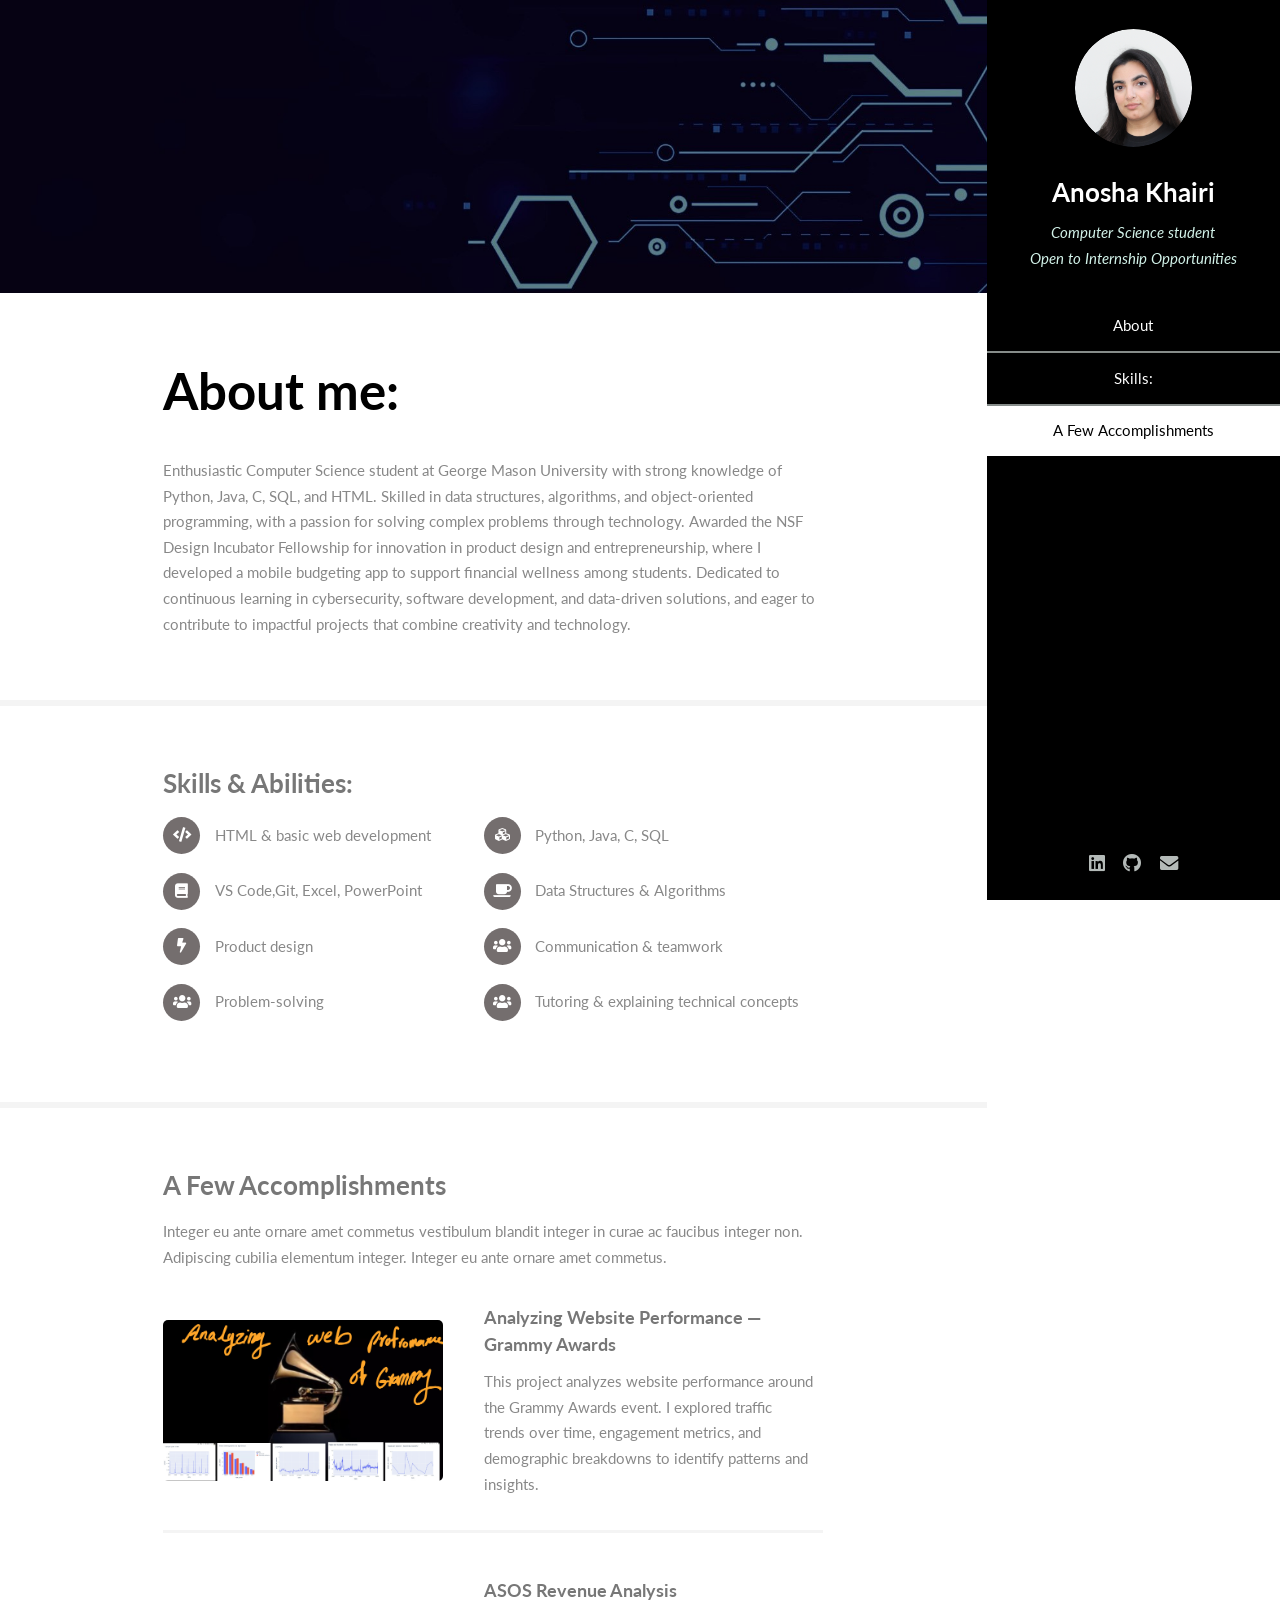
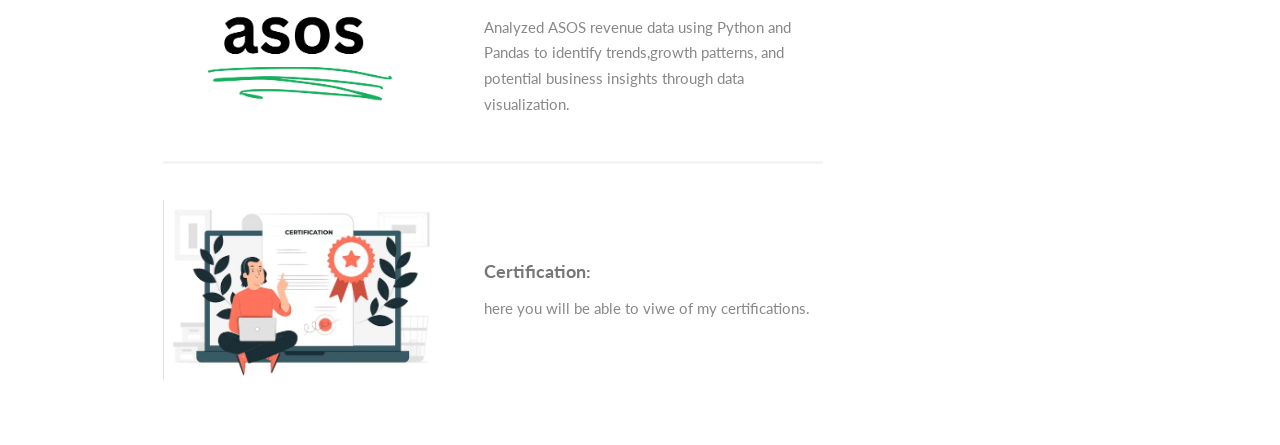
==== index.html @ 5943798c "Fix HTML structure and update navigation links" ====
<!DOCTYPE HTML>

<html>
	<head>
		<title>Read Only by HTML5 UP</title>
		<meta charset="utf-8" />
		<meta name="viewport" content="width=device-width, initial-scale=1, user-scalable=no" />
		<link rel="stylesheet" href="assets/css/main.css" />
	</head>
	<body class="is-preload">

		<!-- Header -->
			<section id="header">
				<header>
					<span class="image avatar"><img src="images/avatar.jpg" alt="" /></span>
					<h1 id="logo"><a href="#">Anosha Khairi</a></h1>
					<p>Computer Science student<br />
					Open to Internship Opportunities</p>
				</header>
				<nav id="nav">
					<ul>
						<li><a href="#main" class="active">About</a></li>
						<li><a href="#Skills & Abilities">Skills: </a></li>
						<li><a href="#Accomplishments">A Few Accomplishments</a></li>
						
					</ul>
				</nav>
				<footer>
					<ul class="icons">
						<li><a href="https://www.linkedin.com/in/anosha-k-/" class="icon brands fa-linkedin"><span class="label">linkedin</span></a></li>
						<li><a href="https://github.com/Ankh20" class="icon brands fa-github"><span class="label">Github</span></a></li>
						<li><a href="Anosha.khairi.f@gmail.com " class="icon solid fa-envelope"><span class="label">Email</span></a></li>
					</ul>
				</footer>
			</section>

		<!-- Wrapper -->
			<div id="wrapper">

				<!-- Main -->
					<div id="main">

						<!-- One -->
							<section id="main">
								<div herf = "https://limey.io/anoshakhairi"class="image main" data-position="center">
									<img src="images/banner.jpg" alt="" />
								</div>
								<div class="container">
									<header class="major">
										<h2>About me: </h2>
										
										
									</header>
									<p>Enthusiastic Computer Science student at George Mason University with strong knowledge of Python, Java, C, SQL, and HTML. Skilled in data structures, algorithms, and object-oriented programming, with a passion for solving complex problems through technology. Awarded the NSF Design Incubator Fellowship for innovation in product design and entrepreneurship, where I developed a mobile budgeting app to support financial wellness among students. Dedicated to continuous learning in cybersecurity, software development, and data-driven solutions, and eager to contribute to impactful projects that combine creativity and technology.</p>
								</div>
							</section>

						<!-- Two -->
							<section id="Skills & Abilities">
								<div class="container">
									<h3>Skills & Abilities: </h3>
									<ul class="feature-icons">
										<li class="icon solid fa-code">HTML & basic web development</li>
										<li class="icon solid fa-cubes">Python, Java, C, SQL</li>
										<li class="icon solid fa-book">VS Code,Git, Excel, PowerPoint</li>
										<li class="icon solid fa-coffee">Data Structures & Algorithms</li>
										<li class="icon solid fa-bolt">Product design</li>
										<li class="icon solid fa-users">Communication & teamwork</li>
										<li class="icon solid fa-users">Problem-solving</li>
										<li class="icon solid fa-users">Tutoring & explaining technical concepts</li>
									</ul>
								</div>
							</section>

						<!-- Three -->
							<section id="Accomplishments">
								<div class="container">
									<h3>A Few Accomplishments</h3>
									<p>Integer eu ante ornare amet commetus vestibulum blandit integer in curae ac faucibus integer non. Adipiscing cubilia elementum integer. Integer eu ante ornare amet commetus.</p>
									<div class="features">
										<article>
											<a href="projects/grammys-analysis.html" class="image"><img src="images/grammyWeb.png" alt="" /></a>
											<div class="inner">
												<h4>Analyzing Website Performance — Grammy Awards</h4>
												<p>This project analyzes website performance around the Grammy Awards event. I explored traffic trends over time, engagement metrics, and demographic breakdowns to identify patterns and insights.</p>

										</article>
										
										<article>
											<a href="projects/asos-revenue-analysis.html" class="image"><img src="images/asosAnalysProj.png" alt=""></a>
											<div class="inner">
												<h4>ASOS Revenue Analysis</h4>
												<p> Analyzed ASOS revenue data using Python and Pandas to identify trends,growth patterns, and potential business insights through data visualization.</p>
											</div>
										</article>
										<article>
											<a href="projects/Certifications.html" class="image">
                                            <img src="images/Certifications.jpeg" alt="Certifications" />
                                            </a>
											<div class="inner">
												<h4>Certification: </h4>
												<p>here you will be able to viwe of my certifications.</p>
											</div>
										</article>
									</div>
								</div>
							</section>


		<!-- Scripts -->
			<script src="assets/js/jquery.min.js"></script>
			<script src="assets/js/jquery.scrollex.min.js"></script>
			<script src="assets/js/jquery.scrolly.min.js"></script>
			<script src="assets/js/browser.min.js"></script>
			<script src="assets/js/breakpoints.min.js"></script>
			<script src="assets/js/util.js"></script>
			<script src="assets/js/main.js"></script>

	</body>

</html>
---- assets/css/main.css ----
@import url("fontawesome-all.min.css");
@import url("https://fonts.googleapis.com/css?family=Lato:400,400italic,700,700italic|Source+Code+Pro:400");

/*
	Read Only by HTML5 UP
	html5up.net | @ajlkn
	Free for personal and commercial use under the CCA 3.0 license (html5up.net/license)
*/

html, body, div, span, applet, object,
iframe, h1, h2, h3, h4, h5, h6, p, blockquote,
pre, a, abbr, acronym, address, big, cite,
code, del, dfn, em, img, ins, kbd, q, s, samp,
small, strike, strong, sub, sup, tt, var, b,
u, i, center, dl, dt, dd, ol, ul, li, fieldset,
form, label, legend, table, caption, tbody,
tfoot, thead, tr, th, td, article, aside,
canvas, details, embed, figure, figcaption,
footer, header, hgroup, menu, nav, output, ruby,
section, summary, time, mark, audio, video {
	margin: 0;
	padding: 0;
	border: 0;
	font-size: 100%;
	font: inherit;
	vertical-align: baseline;}

article, aside, details, figcaption, figure,
footer, header, hgroup, menu, nav, section {
	display: block;}

body {
	line-height: 1;
}

ol, ul {
	list-style: none;
}

blockquote, q {
	quotes: none;
}

	blockquote:before, blockquote:after, q:before, q:after {
		content: '';
		content: none;
	}

table {
	border-collapse: collapse;
	border-spacing: 0;
}

body {
	-webkit-text-size-adjust: none;
}

mark {
	background-color: transparent;
	color: inherit;
}

input::-moz-focus-inner {
	border: 0;
	padding: 0;
}

input, select, textarea {
	-moz-appearance: none;
	-webkit-appearance: none;
	-ms-appearance: none;
	appearance: none;
}

/* Basic */

	html {
		box-sizing: border-box;
	}

	*, *:before, *:after {
		box-sizing: inherit;
	}

	body {
		background: #fff;
	}

		body.is-preload *, body.is-preload *:before, body.is-preload *:after {
			-moz-animation: none !important;
			-webkit-animation: none !important;
			-ms-animation: none !important;
			animation: none !important;
			-moz-transition: none !important;
			-webkit-transition: none !important;
			-ms-transition: none !important;
			transition: none !important;
		}

	body, input, select, textarea {
		color: #888;
		font-family: "Lato", sans-serif;
		font-size: 16pt;
		font-weight: 400;
		line-height: 1.75em;
	}

	a {
		-moz-transition: color 0.2s ease-in-out, border-color 0.2s ease-in-out;
		-webkit-transition: color 0.2s ease-in-out, border-color 0.2s ease-in-out;
		-ms-transition: color 0.2s ease-in-out, border-color 0.2s ease-in-out;
		transition: color 0.2s ease-in-out, border-color 0.2s ease-in-out;
		border-bottom: solid 1px #e4e4e4;
		color: inherit;
		text-decoration: none;
	}

		a:hover {
			border-bottom-color: transparent;
			color: #000000 !important;
		}

	strong, b {
		color: #777;
		font-weight: 700;
	}

	em, i {
		font-style: italic;
	}

	p {
		margin: 0 0 2.25em 0;
	}

	h1, h2, h3, h4, h5, h6 {
		color: #777;
		font-weight: 700;
		line-height: 1em;
		margin: 0 0 0.5625em 0;
	}

		h1 a, h2 a, h3 a, h4 a, h5 a, h6 a {
			border: 0;
			color: inherit;
			text-decoration: none;
		}

	h2 {
		font-size: 2em;
		line-height: 1.5em;
	}

	h3 {
		font-size: 1.75em;
		line-height: 1.5em;
	}

	h4 {
		font-size: 1.25em;
		line-height: 1.5em;
	}

	h5 {
		font-size: 0.9em;
		line-height: 1.5em;
	}

	h6 {
		font-size: 0.7em;
		line-height: 1.5em;
	}

	sub {
		font-size: 0.8em;
		position: relative;
		top: 0.5em;
	}

	sup {
		font-size: 0.8em;
		position: relative;
		top: -0.5em;
	}

	hr {
		border: 0;
		border-bottom: solid 2px #f4f4f4;
		margin: 2.25em 0;
	}

		hr.major {
			margin: 3.375em 0;
		}

	blockquote {
		border-left: solid 8px #e4e4e4;
		font-style: italic;
		margin: 0 0 2.25em 0;
		padding: 0.5em 0 0.5em 2em;
	}

	code {
		background: #555;
		border-radius: 5px;
		color: #fff;
		font-family: "Source Code Pro", monospace;
		font-size: 0.9em;
		margin: 0 0.25em;
		padding: 0.25em 0.65em;
	}

	pre {
		font-family: "Source Code Pro", monospace;
		font-size: 0.9em;
		margin: 0 0 2.25em 0;
	}

		pre code {
			-webkit-overflow-scrolling: touch;
			display: block;
			line-height: 1.5em;
			overflow-x: auto;
			padding: 1em 1.5em;
		}

	.align-left {
		text-align: left;
	}

	.align-center {
		text-align: center;
	}

	.align-right {
		text-align: right;
	}

/* Row */

	.row {
		display: flex;
		flex-wrap: wrap;
		box-sizing: border-box;
		align-items: stretch;
	}

		.row > * {
			box-sizing: border-box;
		}

		.row.gtr-uniform > * > :last-child {
			margin-bottom: 0;
		}

		.row.aln-left {
			justify-content: flex-start;
		}

		.row.aln-center {
			justify-content: center;
		}

		.row.aln-right {
			justify-content: flex-end;
		}

		.row.aln-top {
			align-items: flex-start;
		}

		.row.aln-middle {
			align-items: center;
		}

		.row.aln-bottom {
			align-items: flex-end;
		}

		.row > .imp {
			order: -1;
		}

		.row > .col-1 {
			width: 8.33333%;
		}

		.row > .off-1 {
			margin-left: 8.33333%;
		}

		.row > .col-2 {
			width: 16.66667%;
		}

		.row > .off-2 {
			margin-left: 16.66667%;
		}

		.row > .col-3 {
			width: 25%;
		}

		.row > .off-3 {
			margin-left: 25%;
		}

		.row > .col-4 {
			width: 33.33333%;
		}

		.row > .off-4 {
			margin-left: 33.33333%;
		}

		.row > .col-5 {
			width: 41.66667%;
		}

		.row > .off-5 {
			margin-left: 41.66667%;
		}

		.row > .col-6 {
			width: 50%;
		}

		.row > .off-6 {
			margin-left: 50%;
		}

		.row > .col-7 {
			width: 58.33333%;
		}

		.row > .off-7 {
			margin-left: 58.33333%;
		}

		.row > .col-8 {
			width: 66.66667%;
		}

		.row > .off-8 {
			margin-left: 66.66667%;
		}

		.row > .col-9 {
			width: 75%;
		}

		.row > .off-9 {
			margin-left: 75%;
		}

		.row > .col-10 {
			width: 83.33333%;
		}

		.row > .off-10 {
			margin-left: 83.33333%;
		}

		.row > .col-11 {
			width: 91.66667%;
		}

		.row > .off-11 {
			margin-left: 91.66667%;
		}

		.row > .col-12 {
			width: 100%;
		}

		.row > .off-12 {
			margin-left: 100%;
		}

		.row.gtr-0 {
			margin-top: 0;
			margin-left: 0em;
		}

			.row.gtr-0 > * {
				padding: 0 0 0 0em;
			}

			.row.gtr-0.gtr-uniform {
				margin-top: 0em;
			}

				.row.gtr-0.gtr-uniform > * {
					padding-top: 0em;
				}

		.row.gtr-25 {
			margin-top: 0;
			margin-left: -0.5em;
		}

			.row.gtr-25 > * {
				padding: 0 0 0 0.5em;
			}

			.row.gtr-25.gtr-uniform {
				margin-top: -0.5em;
			}

				.row.gtr-25.gtr-uniform > * {
					padding-top: 0.5em;
				}

		.row.gtr-50 {
			margin-top: 0;
			margin-left: -1em;
		}

			.row.gtr-50 > * {
				padding: 0 0 0 1em;
			}

			.row.gtr-50.gtr-uniform {
				margin-top: -1em;
			}

				.row.gtr-50.gtr-uniform > * {
					padding-top: 1em;
				}

		.row {
			margin-top: 0;
			margin-left: -2em;
		}

			.row > * {
				padding: 0 0 0 2em;
			}

			.row.gtr-uniform {
				margin-top: -2em;
			}

				.row.gtr-uniform > * {
					padding-top: 2em;
				}

		.row.gtr-150 {
			margin-top: 0;
			margin-left: -3em;
		}

			.row.gtr-150 > * {
				padding: 0 0 0 3em;
			}

			.row.gtr-150.gtr-uniform {
				margin-top: -3em;
			}

				.row.gtr-150.gtr-uniform > * {
					padding-top: 3em;
				}

		.row.gtr-200 {
			margin-top: 0;
			margin-left: -4em;
		}

			.row.gtr-200 > * {
				padding: 0 0 0 4em;
			}

			.row.gtr-200.gtr-uniform {
				margin-top: -4em;
			}

				.row.gtr-200.gtr-uniform > * {
					padding-top: 4em;
				}

		@media screen and (max-width: 1680px) {

			.row {
				display: flex;
				flex-wrap: wrap;
				box-sizing: border-box;
				align-items: stretch;
			}

				.row > * {
					box-sizing: border-box;
				}

				.row.gtr-uniform > * > :last-child {
					margin-bottom: 0;
				}

				.row.aln-left {
					justify-content: flex-start;
				}

				.row.aln-center {
					justify-content: center;
				}

				.row.aln-right {
					justify-content: flex-end;
				}

				.row.aln-top {
					align-items: flex-start;
				}

				.row.aln-middle {
					align-items: center;
				}

				.row.aln-bottom {
					align-items: flex-end;
				}

				.row > .imp-xlarge {
					order: -1;
				}

				.row > .col-1-xlarge {
					width: 8.33333%;
				}

				.row > .off-1-xlarge {
					margin-left: 8.33333%;
				}

				.row > .col-2-xlarge {
					width: 16.66667%;
				}

				.row > .off-2-xlarge {
					margin-left: 16.66667%;
				}

				.row > .col-3-xlarge {
					width: 25%;
				}

				.row > .off-3-xlarge {
					margin-left: 25%;
				}

				.row > .col-4-xlarge {
					width: 33.33333%;
				}

				.row > .off-4-xlarge {
					margin-left: 33.33333%;
				}

				.row > .col-5-xlarge {
					width: 41.66667%;
				}

				.row > .off-5-xlarge {
					margin-left: 41.66667%;
				}

				.row > .col-6-xlarge {
					width: 50%;
				}

				.row > .off-6-xlarge {
					margin-left: 50%;
				}

				.row > .col-7-xlarge {
					width: 58.33333%;
				}

				.row > .off-7-xlarge {
					margin-left: 58.33333%;
				}

				.row > .col-8-xlarge {
					width: 66.66667%;
				}

				.row > .off-8-xlarge {
					margin-left: 66.66667%;
				}

				.row > .col-9-xlarge {
					width: 75%;
				}

				.row > .off-9-xlarge {
					margin-left: 75%;
				}

				.row > .col-10-xlarge {
					width: 83.33333%;
				}

				.row > .off-10-xlarge {
					margin-left: 83.33333%;
				}

				.row > .col-11-xlarge {
					width: 91.66667%;
				}

				.row > .off-11-xlarge {
					margin-left: 91.66667%;
				}

				.row > .col-12-xlarge {
					width: 100%;
				}

				.row > .off-12-xlarge {
					margin-left: 100%;
				}

				.row.gtr-0 {
					margin-top: 0;
					margin-left: 0em;
				}

					.row.gtr-0 > * {
						padding: 0 0 0 0em;
					}

					.row.gtr-0.gtr-uniform {
						margin-top: 0em;
					}

						.row.gtr-0.gtr-uniform > * {
							padding-top: 0em;
						}

				.row.gtr-25 {
					margin-top: 0;
					margin-left: -0.5em;
				}

					.row.gtr-25 > * {
						padding: 0 0 0 0.5em;
					}

					.row.gtr-25.gtr-uniform {
						margin-top: -0.5em;
					}

						.row.gtr-25.gtr-uniform > * {
							padding-top: 0.5em;
						}

				.row.gtr-50 {
					margin-top: 0;
					margin-left: -1em;
				}

					.row.gtr-50 > * {
						padding: 0 0 0 1em;
					}

					.row.gtr-50.gtr-uniform {
						margin-top: -1em;
					}

						.row.gtr-50.gtr-uniform > * {
							padding-top: 1em;
						}

				.row {
					margin-top: 0;
					margin-left: -2em;
				}

					.row > * {
						padding: 0 0 0 2em;
					}

					.row.gtr-uniform {
						margin-top: -2em;
					}

						.row.gtr-uniform > * {
							padding-top: 2em;
						}

				.row.gtr-150 {
					margin-top: 0;
					margin-left: -3em;
				}

					.row.gtr-150 > * {
						padding: 0 0 0 3em;
					}

					.row.gtr-150.gtr-uniform {
						margin-top: -3em;
					}

						.row.gtr-150.gtr-uniform > * {
							padding-top: 3em;
						}

				.row.gtr-200 {
					margin-top: 0;
					margin-left: -4em;
				}

					.row.gtr-200 > * {
						padding: 0 0 0 4em;
					}

					.row.gtr-200.gtr-uniform {
						margin-top: -4em;
					}

						.row.gtr-200.gtr-uniform > * {
							padding-top: 4em;
						}

		}

		@media screen and (max-width: 1280px) {

			.row {
				display: flex;
				flex-wrap: wrap;
				box-sizing: border-box;
				align-items: stretch;
			}

				.row > * {
					box-sizing: border-box;
				}

				.row.gtr-uniform > * > :last-child {
					margin-bottom: 0;
				}

				.row.aln-left {
					justify-content: flex-start;
				}

				.row.aln-center {
					justify-content: center;
				}

				.row.aln-right {
					justify-content: flex-end;
				}

				.row.aln-top {
					align-items: flex-start;
				}

				.row.aln-middle {
					align-items: center;
				}

				.row.aln-bottom {
					align-items: flex-end;
				}

				.row > .imp-large {
					order: -1;
				}

				.row > .col-1-large {
					width: 8.33333%;
				}

				.row > .off-1-large {
					margin-left: 8.33333%;
				}

				.row > .col-2-large {
					width: 16.66667%;
				}

				.row > .off-2-large {
					margin-left: 16.66667%;
				}

				.row > .col-3-large {
					width: 25%;
				}

				.row > .off-3-large {
					margin-left: 25%;
				}

				.row > .col-4-large {
					width: 33.33333%;
				}

				.row > .off-4-large {
					margin-left: 33.33333%;
				}

				.row > .col-5-large {
					width: 41.66667%;
				}

				.row > .off-5-large {
					margin-left: 41.66667%;
				}

				.row > .col-6-large {
					width: 50%;
				}

				.row > .off-6-large {
					margin-left: 50%;
				}

				.row > .col-7-large {
					width: 58.33333%;
				}

				.row > .off-7-large {
					margin-left: 58.33333%;
				}

				.row > .col-8-large {
					width: 66.66667%;
				}

				.row > .off-8-large {
					margin-left: 66.66667%;
				}

				.row > .col-9-large {
					width: 75%;
				}

				.row > .off-9-large {
					margin-left: 75%;
				}

				.row > .col-10-large {
					width: 83.33333%;
				}

				.row > .off-10-large {
					margin-left: 83.33333%;
				}

				.row > .col-11-large {
					width: 91.66667%;
				}

				.row > .off-11-large {
					margin-left: 91.66667%;
				}

				.row > .col-12-large {
					width: 100%;
				}

				.row > .off-12-large {
					margin-left: 100%;
				}

				.row.gtr-0 {
					margin-top: 0;
					margin-left: 0em;
				}

					.row.gtr-0 > * {
						padding: 0 0 0 0em;
					}

					.row.gtr-0.gtr-uniform {
						margin-top: 0em;
					}

						.row.gtr-0.gtr-uniform > * {
							padding-top: 0em;
						}

				.row.gtr-25 {
					margin-top: 0;
					margin-left: -0.375em;
				}

					.row.gtr-25 > * {
						padding: 0 0 0 0.375em;
					}

					.row.gtr-25.gtr-uniform {
						margin-top: -0.375em;
					}

						.row.gtr-25.gtr-uniform > * {
							padding-top: 0.375em;
						}

				.row.gtr-50 {
					margin-top: 0;
					margin-left: -0.75em;
				}

					.row.gtr-50 > * {
						padding: 0 0 0 0.75em;
					}

					.row.gtr-50.gtr-uniform {
						margin-top: -0.75em;
					}

						.row.gtr-50.gtr-uniform > * {
							padding-top: 0.75em;
						}

				.row {
					margin-top: 0;
					margin-left: -1.5em;
				}

					.row > * {
						padding: 0 0 0 1.5em;
					}

					.row.gtr-uniform {
						margin-top: -1.5em;
					}

						.row.gtr-uniform > * {
							padding-top: 1.5em;
						}

				.row.gtr-150 {
					margin-top: 0;
					margin-left: -2.25em;
				}

					.row.gtr-150 > * {
						padding: 0 0 0 2.25em;
					}

					.row.gtr-150.gtr-uniform {
						margin-top: -2.25em;
					}

						.row.gtr-150.gtr-uniform > * {
							padding-top: 2.25em;
						}

				.row.gtr-200 {
					margin-top: 0;
					margin-left: -3em;
				}

					.row.gtr-200 > * {
						padding: 0 0 0 3em;
					}

					.row.gtr-200.gtr-uniform {
						margin-top: -3em;
					}

						.row.gtr-200.gtr-uniform > * {
							padding-top: 3em;
						}

		}

		@media screen and (max-width: 1024px) {

			.row {
				display: flex;
				flex-wrap: wrap;
				box-sizing: border-box;
				align-items: stretch;
			}

				.row > * {
					box-sizing: border-box;
				}

				.row.gtr-uniform > * > :last-child {
					margin-bottom: 0;
				}

				.row.aln-left {
					justify-content: flex-start;
				}

				.row.aln-center {
					justify-content: center;
				}

				.row.aln-right {
					justify-content: flex-end;
				}

				.row.aln-top {
					align-items: flex-start;
				}

				.row.aln-middle {
					align-items: center;
				}

				.row.aln-bottom {
					align-items: flex-end;
				}

				.row > .imp-medium {
					order: -1;
				}

				.row > .col-1-medium {
					width: 8.33333%;
				}

				.row > .off-1-medium {
					margin-left: 8.33333%;
				}

				.row > .col-2-medium {
					width: 16.66667%;
				}

				.row > .off-2-medium {
					margin-left: 16.66667%;
				}

				.row > .col-3-medium {
					width: 25%;
				}

				.row > .off-3-medium {
					margin-left: 25%;
				}

				.row > .col-4-medium {
					width: 33.33333%;
				}

				.row > .off-4-medium {
					margin-left: 33.33333%;
				}

				.row > .col-5-medium {
					width: 41.66667%;
				}

				.row > .off-5-medium {
					margin-left: 41.66667%;
				}

				.row > .col-6-medium {
					width: 50%;
				}

				.row > .off-6-medium {
					margin-left: 50%;
				}

				.row > .col-7-medium {
					width: 58.33333%;
				}

				.row > .off-7-medium {
					margin-left: 58.33333%;
				}

				.row > .col-8-medium {
					width: 66.66667%;
				}

				.row > .off-8-medium {
					margin-left: 66.66667%;
				}

				.row > .col-9-medium {
					width: 75%;
				}

				.row > .off-9-medium {
					margin-left: 75%;
				}

				.row > .col-10-medium {
					width: 83.33333%;
				}

				.row > .off-10-medium {
					margin-left: 83.33333%;
				}

				.row > .col-11-medium {
					width: 91.66667%;
				}

				.row > .off-11-medium {
					margin-left: 91.66667%;
				}

				.row > .col-12-medium {
					width: 100%;
				}

				.row > .off-12-medium {
					margin-left: 100%;
				}

				.row.gtr-0 {
					margin-top: 0;
					margin-left: 0em;
				}

					.row.gtr-0 > * {
						padding: 0 0 0 0em;
					}

					.row.gtr-0.gtr-uniform {
						margin-top: 0em;
					}

						.row.gtr-0.gtr-uniform > * {
							padding-top: 0em;
						}

				.row.gtr-25 {
					margin-top: 0;
					margin-left: -0.375em;
				}

					.row.gtr-25 > * {
						padding: 0 0 0 0.375em;
					}

					.row.gtr-25.gtr-uniform {
						margin-top: -0.375em;
					}

						.row.gtr-25.gtr-uniform > * {
							padding-top: 0.375em;
						}

				.row.gtr-50 {
					margin-top: 0;
					margin-left: -0.75em;
				}

					.row.gtr-50 > * {
						padding: 0 0 0 0.75em;
					}

					.row.gtr-50.gtr-uniform {
						margin-top: -0.75em;
					}

						.row.gtr-50.gtr-uniform > * {
							padding-top: 0.75em;
						}

				.row {
					margin-top: 0;
					margin-left: -1.5em;
				}

					.row > * {
						padding: 0 0 0 1.5em;
					}

					.row.gtr-uniform {
						margin-top: -1.5em;
					}

						.row.gtr-uniform > * {
							padding-top: 1.5em;
						}

				.row.gtr-150 {
					margin-top: 0;
					margin-left: -2.25em;
				}

					.row.gtr-150 > * {
						padding: 0 0 0 2.25em;
					}

					.row.gtr-150.gtr-uniform {
						margin-top: -2.25em;
					}

						.row.gtr-150.gtr-uniform > * {
							padding-top: 2.25em;
						}

				.row.gtr-200 {
					margin-top: 0;
					margin-left: -3em;
				}

					.row.gtr-200 > * {
						padding: 0 0 0 3em;
					}

					.row.gtr-200.gtr-uniform {
						margin-top: -3em;
					}

						.row.gtr-200.gtr-uniform > * {
							padding-top: 3em;
						}

		}

		@media screen and (max-width: 736px) {

			.row {
				display: flex;
				flex-wrap: wrap;
				box-sizing: border-box;
				align-items: stretch;
			}

				.row > * {
					box-sizing: border-box;
				}

				.row.gtr-uniform > * > :last-child {
					margin-bottom: 0;
				}

				.row.aln-left {
					justify-content: flex-start;
				}

				.row.aln-center {
					justify-content: center;
				}

				.row.aln-right {
					justify-content: flex-end;
				}

				.row.aln-top {
					align-items: flex-start;
				}

				.row.aln-middle {
					align-items: center;
				}

				.row.aln-bottom {
					align-items: flex-end;
				}

				.row > .imp-small {
					order: -1;
				}

				.row > .col-1-small {
					width: 8.33333%;
				}

				.row > .off-1-small {
					margin-left: 8.33333%;
				}

				.row > .col-2-small {
					width: 16.66667%;
				}

				.row > .off-2-small {
					margin-left: 16.66667%;
				}

				.row > .col-3-small {
					width: 25%;
				}

				.row > .off-3-small {
					margin-left: 25%;
				}

				.row > .col-4-small {
					width: 33.33333%;
				}

				.row > .off-4-small {
					margin-left: 33.33333%;
				}

				.row > .col-5-small {
					width: 41.66667%;
				}

				.row > .off-5-small {
					margin-left: 41.66667%;
				}

				.row > .col-6-small {
					width: 50%;
				}

				.row > .off-6-small {
					margin-left: 50%;
				}

				.row > .col-7-small {
					width: 58.33333%;
				}

				.row > .off-7-small {
					margin-left: 58.33333%;
				}

				.row > .col-8-small {
					width: 66.66667%;
				}

				.row > .off-8-small {
					margin-left: 66.66667%;
				}

				.row > .col-9-small {
					width: 75%;
				}

				.row > .off-9-small {
					margin-left: 75%;
				}

				.row > .col-10-small {
					width: 83.33333%;
				}

				.row > .off-10-small {
					margin-left: 83.33333%;
				}

				.row > .col-11-small {
					width: 91.66667%;
				}

				.row > .off-11-small {
					margin-left: 91.66667%;
				}

				.row > .col-12-small {
					width: 100%;
				}

				.row > .off-12-small {
					margin-left: 100%;
				}

				.row.gtr-0 {
					margin-top: 0;
					margin-left: 0em;
				}

					.row.gtr-0 > * {
						padding: 0 0 0 0em;
					}

					.row.gtr-0.gtr-uniform {
						margin-top: 0em;
					}

						.row.gtr-0.gtr-uniform > * {
							padding-top: 0em;
						}

				.row.gtr-25 {
					margin-top: 0;
					margin-left: -0.3125em;
				}

					.row.gtr-25 > * {
						padding: 0 0 0 0.3125em;
					}

					.row.gtr-25.gtr-uniform {
						margin-top: -0.3125em;
					}

						.row.gtr-25.gtr-uniform > * {
							padding-top: 0.3125em;
						}

				.row.gtr-50 {
					margin-top: 0;
					margin-left: -0.625em;
				}

					.row.gtr-50 > * {
						padding: 0 0 0 0.625em;
					}

					.row.gtr-50.gtr-uniform {
						margin-top: -0.625em;
					}

						.row.gtr-50.gtr-uniform > * {
							padding-top: 0.625em;
						}

				.row {
					margin-top: 0;
					margin-left: -1.25em;
				}

					.row > * {
						padding: 0 0 0 1.25em;
					}

					.row.gtr-uniform {
						margin-top: -1.25em;
					}

						.row.gtr-uniform > * {
							padding-top: 1.25em;
						}

				.row.gtr-150 {
					margin-top: 0;
					margin-left: -1.875em;
				}

					.row.gtr-150 > * {
						padding: 0 0 0 1.875em;
					}

					.row.gtr-150.gtr-uniform {
						margin-top: -1.875em;
					}

						.row.gtr-150.gtr-uniform > * {
							padding-top: 1.875em;
						}

				.row.gtr-200 {
					margin-top: 0;
					margin-left: -2.5em;
				}

					.row.gtr-200 > * {
						padding: 0 0 0 2.5em;
					}

					.row.gtr-200.gtr-uniform {
						margin-top: -2.5em;
					}

						.row.gtr-200.gtr-uniform > * {
							padding-top: 2.5em;
						}

		}

		@media screen and (max-width: 480px) {

			.row {
				display: flex;
				flex-wrap: wrap;
				box-sizing: border-box;
				align-items: stretch;
			}

				.row > * {
					box-sizing: border-box;
				}

				.row.gtr-uniform > * > :last-child {
					margin-bottom: 0;
				}

				.row.aln-left {
					justify-content: flex-start;
				}

				.row.aln-center {
					justify-content: center;
				}

				.row.aln-right {
					justify-content: flex-end;
				}

				.row.aln-top {
					align-items: flex-start;
				}

				.row.aln-middle {
					align-items: center;
				}

				.row.aln-bottom {
					align-items: flex-end;
				}

				.row > .imp-xsmall {
					order: -1;
				}

				.row > .col-1-xsmall {
					width: 8.33333%;
				}

				.row > .off-1-xsmall {
					margin-left: 8.33333%;
				}

				.row > .col-2-xsmall {
					width: 16.66667%;
				}

				.row > .off-2-xsmall {
					margin-left: 16.66667%;
				}

				.row > .col-3-xsmall {
					width: 25%;
				}

				.row > .off-3-xsmall {
					margin-left: 25%;
				}

				.row > .col-4-xsmall {
					width: 33.33333%;
				}

				.row > .off-4-xsmall {
					margin-left: 33.33333%;
				}

				.row > .col-5-xsmall {
					width: 41.66667%;
				}

				.row > .off-5-xsmall {
					margin-left: 41.66667%;
				}

				.row > .col-6-xsmall {
					width: 50%;
				}

				.row > .off-6-xsmall {
					margin-left: 50%;
				}

				.row > .col-7-xsmall {
					width: 58.33333%;
				}

				.row > .off-7-xsmall {
					margin-left: 58.33333%;
				}

				.row > .col-8-xsmall {
					width: 66.66667%;
				}

				.row > .off-8-xsmall {
					margin-left: 66.66667%;
				}

				.row > .col-9-xsmall {
					width: 75%;
				}

				.row > .off-9-xsmall {
					margin-left: 75%;
				}

				.row > .col-10-xsmall {
					width: 83.33333%;
				}

				.row > .off-10-xsmall {
					margin-left: 83.33333%;
				}

				.row > .col-11-xsmall {
					width: 91.66667%;
				}

				.row > .off-11-xsmall {
					margin-left: 91.66667%;
				}

				.row > .col-12-xsmall {
					width: 100%;
				}

				.row > .off-12-xsmall {
					margin-left: 100%;
				}

				.row.gtr-0 {
					margin-top: 0;
					margin-left: 0em;
				}

					.row.gtr-0 > * {
						padding: 0 0 0 0em;
					}

					.row.gtr-0.gtr-uniform {
						margin-top: 0em;
					}

						.row.gtr-0.gtr-uniform > * {
							padding-top: 0em;
						}

				.row.gtr-25 {
					margin-top: 0;
					margin-left: -0.3125em;
				}

					.row.gtr-25 > * {
						padding: 0 0 0 0.3125em;
					}

					.row.gtr-25.gtr-uniform {
						margin-top: -0.3125em;
					}

						.row.gtr-25.gtr-uniform > * {
							padding-top: 0.3125em;
						}

				.row.gtr-50 {
					margin-top: 0;
					margin-left: -0.625em;
				}

					.row.gtr-50 > * {
						padding: 0 0 0 0.625em;
					}

					.row.gtr-50.gtr-uniform {
						margin-top: -0.625em;
					}

						.row.gtr-50.gtr-uniform > * {
							padding-top: 0.625em;
						}

				.row {
					margin-top: 0;
					margin-left: -1.25em;
				}

					.row > * {
						padding: 0 0 0 1.25em;
					}

					.row.gtr-uniform {
						margin-top: -1.25em;
					}

						.row.gtr-uniform > * {
							padding-top: 1.25em;
						}

				.row.gtr-150 {
					margin-top: 0;
					margin-left: -1.875em;
				}

					.row.gtr-150 > * {
						padding: 0 0 0 1.875em;
					}

					.row.gtr-150.gtr-uniform {
						margin-top: -1.875em;
					}

						.row.gtr-150.gtr-uniform > * {
							padding-top: 1.875em;
						}

				.row.gtr-200 {
					margin-top: 0;
					margin-left: -2.5em;
				}

					.row.gtr-200 > * {
						padding: 0 0 0 2.5em;
					}

					.row.gtr-200.gtr-uniform {
						margin-top: -2.5em;
					}

						.row.gtr-200.gtr-uniform > * {
							padding-top: 2.5em;
						}

		}

/* Container */

	.container {
		margin: 0 auto;
		max-width: calc(100% - 4.5em);
		width: 45em;
	}

		.container.xsmall {
			width: 11.25em;
		}

		.container.small {
			width: 22.5em;
		}

		.container.medium {
			width: 33.75em;
		}

		.container.large {
			width: 56.25em;
		}

		.container.xlarge {
			width: 67.5em;
		}

		.container.max {
			width: 100%;
		}

		@media screen and (max-width: 1024px) {

			.container {
				width: 100% !important;
			}

		}

		@media screen and (max-width: 480px) {

			.container {
				max-width: calc(100% - 3.375em);
			}

		}

/* Section/Article */

	section.special, article.special {
		text-align: center;
	}

	header p {
		color: #aaa;
		position: relative;
		margin: 0 0 1.6875em 0;
	}

	header h2 + p {
		font-size: 1.25em;
		margin-top: -0.5em;
		line-height: 1.5em;
	}

	header h3 + p {
		font-size: 1.1em;
		margin-top: -0.35em;
		line-height: 1.5em;
	}

	header h4 + p,
	header h5 + p,
	header h6 + p {
		font-size: 0.9em;
		margin-top: -0.25em;
		line-height: 1.5em;
	}

	header.major h2 {
		color: #000000;
		font-size: 3.5em;
	}

		header.major h2 + p {
			color: #777;
			font-size: 1.75em;
			font-weight: 700;
			margin-top: -0.75em;
		}

/* Form */

	form {
		margin: 0 0 2.25em 0;
	}

	label {
		color: #777;
		display: block;
		font-size: 0.9em;
		font-weight: 700;
		margin: 0 0 1.125em 0;
	}

	input::-moz-focus-inner {
		border: 0;
		padding: 0;
	}

	input[type="text"],
	input[type="password"],
	input[type="email"],
	select,
	textarea {
		-moz-appearance: none;
		-webkit-appearance: none;
		-ms-appearance: none;
		appearance: none;
		border-radius: 5px;
		border: none;
		border: solid 2px #e4e4e4;
		color: inherit;
		display: block;
		outline: 0;
		padding: 0 1em;
		text-decoration: none;
		width: 100%;
	}

		input[type="text"]:invalid,
		input[type="password"]:invalid,
		input[type="email"]:invalid,
		select:invalid,
		textarea:invalid {
			box-shadow: none;
		}

		input[type="text"]:focus,
		input[type="password"]:focus,
		input[type="email"]:focus,
		select:focus,
		textarea:focus {
			border-color: #000000;
		}

	select {
		background-image: url("data:image/svg+xml;charset=utf8,%3Csvg xmlns='http://www.w3.org/2000/svg' width='40' height='40' preserveAspectRatio='none' viewBox='0 0 40 40'%3E%3Cpath d='M9.4,12.3l10.4,10.4l10.4-10.4c0.2-0.2,0.5-0.4,0.9-0.4c0.3,0,0.6,0.1,0.9,0.4l3.3,3.3c0.2,0.2,0.4,0.5,0.4,0.9 c0,0.4-0.1,0.6-0.4,0.9L20.7,31.9c-0.2,0.2-0.5,0.4-0.9,0.4c-0.3,0-0.6-0.1-0.9-0.4L4.3,17.3c-0.2-0.2-0.4-0.5-0.4-0.9 c0-0.4,0.1-0.6,0.4-0.9l3.3-3.3c0.2-0.2,0.5-0.4,0.9-0.4S9.1,12.1,9.4,12.3z' fill='%23e4e4e4' /%3E%3C/svg%3E");
		background-size: 1.25em;
		background-repeat: no-repeat;
		background-position: calc(100% - 1em) center;
		height: 2.75em;
		padding-right: 2.75em;
		text-overflow: ellipsis;
	}

		select option {
			color: #777;
			background: #fff;
		}

		select:focus::-ms-value {
			background-color: transparent;
		}

		select::-ms-expand {
			display: none;
		}

	input[type="text"],
	input[type="password"],
	input[type="email"],
	select {
		height: 2.75em;
	}

	textarea {
		padding: 0.75em 1em;
	}

	input[type="checkbox"],
	input[type="radio"] {
		-moz-appearance: none;
		-webkit-appearance: none;
		-ms-appearance: none;
		appearance: none;
		display: block;
		float: left;
		margin-right: -2em;
		opacity: 0;
		width: 1em;
		z-index: -1;
	}

		input[type="checkbox"] + label,
		input[type="radio"] + label {
			text-decoration: none;
			color: #888;
			cursor: pointer;
			display: inline-block;
			font-size: 1em;
			font-weight: 400;
			padding-left: 2.4em;
			padding-right: 0.75em;
			position: relative;
		}

			input[type="checkbox"] + label:before,
			input[type="radio"] + label:before {
				-moz-osx-font-smoothing: grayscale;
				-webkit-font-smoothing: antialiased;
				display: inline-block;
				font-style: normal;
				font-variant: normal;
				text-rendering: auto;
				line-height: 1;
				text-transform: none !important;
				font-family: 'Font Awesome 5 Free';
				font-weight: 900;
			}

			input[type="checkbox"] + label:before,
			input[type="radio"] + label:before {
				background: #fafafa;
				border-radius: 5px;
				border: solid 2px #e4e4e4;
				content: '';
				display: inline-block;
				font-size: 0.8em;
				height: 2.0625em;
				left: 0;
				line-height: 2.0625em;
				position: absolute;
				text-align: center;
				top: 0;
				width: 2.0625em;
			}

		input[type="checkbox"]:checked + label:before,
		input[type="radio"]:checked + label:before {
			background: #989898;
			border-color: #989898;
			color: #ffffff;
			content: '\f00c';
		}

		input[type="checkbox"]:focus + label:before,
		input[type="radio"]:focus + label:before {
			border-color: #000000;
		}

	input[type="checkbox"] + label:before {
		border-radius: 5px;
	}

	input[type="radio"] + label:before {
		border-radius: 100%;
	}

	::-webkit-input-placeholder {
		color: #aaa !important;
		font-style: italic;
		opacity: 1.0;
	}

	:-moz-placeholder {
		color: #aaa !important;
		font-style: italic;
		opacity: 1.0;
	}

	::-moz-placeholder {
		color: #aaa !important;
		font-style: italic;
		opacity: 1.0;
	}

	:-ms-input-placeholder {
		color: #aaa !important;
		font-style: italic;
		opacity: 1.0;
	}

/* Box */

	.box {
		border-radius: 5px;
		border: solid 2px #e4e4e4;
		margin-bottom: 2.25em;
		padding: 1.5em;
	}

		.box > :last-child,
		.box > :last-child > :last-child,
		.box > :last-child > :last-child > :last-child {
			margin-bottom: 0;
		}

		.box.alt {
			border: 0;
			border-radius: 0;
			padding: 0;
		}

/* Icon */

	.icon {
		text-decoration: none;
		border-bottom: none;
		position: relative;
	}

		.icon:before {
			-moz-osx-font-smoothing: grayscale;
			-webkit-font-smoothing: antialiased;
			display: inline-block;
			font-style: normal;
			font-variant: normal;
			text-rendering: auto;
			line-height: 1;
			text-transform: none !important;
			font-family: 'Font Awesome 5 Free';
			font-weight: 400;
		}

		.icon > .label {
			display: none;
		}

		.icon:before {
			line-height: inherit;
		}

		.icon.solid:before {
			font-weight: 900;
		}

		.icon.brands:before {
			font-family: 'Font Awesome 5 Brands';
		}

/* Image */

	.image {
		border-radius: 5px;
		border: 0;
		display: inline-block;
		position: relative;
	}

		.image[data-position] img {
			-moz-object-fit: cover;
			-webkit-object-fit: cover;
			-ms-object-fit: cover;
			object-fit: cover;
			display: block;
			position: absolute;
			top: 0;
			left: 0;
			width: 100%;
			height: 100%;
		}

		.image[data-position="top left"] img {
			-moz-object-position: top left;
			-webkit-object-position: top left;
			-ms-object-position: top left;
			object-position: top left;
		}

		.image[data-position="top"] img {
			-moz-object-position: top;
			-webkit-object-position: top;
			-ms-object-position: top;
			object-position: top;
		}

		.image[data-position="top right"] img {
			-moz-object-position: top right;
			-webkit-object-position: top right;
			-ms-object-position: top right;
			object-position: top right;
		}

		.image[data-position="right"] img {
			-moz-object-position: right;
			-webkit-object-position: right;
			-ms-object-position: right;
			object-position: right;
		}

		.image[data-position="bottom right"] img {
			-moz-object-position: bottom right;
			-webkit-object-position: bottom right;
			-ms-object-position: bottom right;
			object-position: bottom right;
		}

		.image[data-position="bottom"] img {
			-moz-object-position: bottom;
			-webkit-object-position: bottom;
			-ms-object-position: bottom;
			object-position: bottom;
		}

		.image[data-position="bottom left"] img {
			-moz-object-position: bottom left;
			-webkit-object-position: bottom left;
			-ms-object-position: bottom left;
			object-position: bottom left;
		}

		.image[data-position="left"] img {
			-moz-object-position: left;
			-webkit-object-position: left;
			-ms-object-position: left;
			object-position: left;
		}

		.image[data-position="center"] img {
			-moz-object-position: center;
			-webkit-object-position: center;
			-ms-object-position: center;
			object-position: center;
		}

		.image[data-position="25% 25%"] img {
			-moz-object-position: 25% 25%;
			-webkit-object-position: 25% 25%;
			-ms-object-position: 25% 25%;
			object-position: 25% 25%;
		}

		.image[data-position="75% 25%"] img {
			-moz-object-position: 75% 25%;
			-webkit-object-position: 75% 25%;
			-ms-object-position: 75% 25%;
			object-position: 75% 25%;
		}

		.image[data-position="75% 75%"] img {
			-moz-object-position: 75% 75%;
			-webkit-object-position: 75% 75%;
			-ms-object-position: 75% 75%;
			object-position: 75% 75%;
		}

		.image[data-position="25% 75%"] img {
			-moz-object-position: 25% 75%;
			-webkit-object-position: 25% 75%;
			-ms-object-position: 25% 75%;
			object-position: 25% 75%;
		}

		.image img {
			border-radius: 5px;
			display: block;
		}

		.image.left {
			float: left;
			margin: 0 2.5em 2em 0;
			top: 0.25em;
		}

		.image.right {
			float: right;
			margin: 0 0 2em 2.5em;
			top: 0.25em;
		}

		.image.fit {
			display: block;
			margin: 0 0 2.25em 0;
			width: 100%;
		}

			.image.fit img {
				display: block;
				width: 100%;
			}

		.image.avatar {
			border-radius: 100%;
			overflow: hidden;
		}

			.image.avatar img {
				border-radius: 100%;
				display: block;
				width: 100%;
			}

		.image.main {
			display: block;
			height: 20em;
			border-radius: 0;
		}

			.image.main img {
				border-radius: 0;
			}

/* List */

	ol {
		list-style: decimal;
		margin: 0 0 2.25em 0;
		padding-left: 1.25em;
	}

		ol li {
			padding-left: 0.25em;
		}

	ul {
		list-style: disc;
		margin: 0 0 2.25em 0;
		padding-left: 1em;
	}

		ul li {
			padding-left: 0.5em;
		}

		ul.alt {
			list-style: none;
			padding-left: 0;
		}

			ul.alt li {
				border-top: solid 2px #f4f4f4;
				padding: 0.5em 0;
			}

				ul.alt li:first-child {
					border-top: 0;
					padding-top: 0;
				}

	dl {
		margin: 0 0 2.25em 0;
	}

/* Actions */

	ul.actions {
		display: -moz-flex;
		display: -webkit-flex;
		display: -ms-flex;
		display: flex;
		cursor: default;
		list-style: none;
		margin-left: -1.125em;
		padding-left: 0;
	}

		ul.actions li {
			padding: 0 0 0 1.125em;
			vertical-align: middle;
		}

		ul.actions.special {
			-moz-justify-content: center;
			-webkit-justify-content: center;
			-ms-justify-content: center;
			justify-content: center;
			width: 100%;
			margin-left: 0;
		}

			ul.actions.special li:first-child {
				padding-left: 0;
			}

		ul.actions.stacked {
			-moz-flex-direction: column;
			-webkit-flex-direction: column;
			-ms-flex-direction: column;
			flex-direction: column;
			margin-left: 0;
		}

			ul.actions.stacked li {
				padding: 1.125em 0 0 0;
			}

				ul.actions.stacked li:first-child {
					padding-top: 0;
				}

		ul.actions.fit {
			width: calc(100% + 1.125em);
		}

			ul.actions.fit li {
				-moz-flex-grow: 1;
				-webkit-flex-grow: 1;
				-ms-flex-grow: 1;
				flex-grow: 1;
				-moz-flex-shrink: 1;
				-webkit-flex-shrink: 1;
				-ms-flex-shrink: 1;
				flex-shrink: 1;
				width: 100%;
			}

				ul.actions.fit li > * {
					width: 100%;
				}

			ul.actions.fit.stacked {
				width: 100%;
			}

		@media screen and (max-width: 480px) {

			ul.actions:not(.fixed) {
				-moz-flex-direction: column;
				-webkit-flex-direction: column;
				-ms-flex-direction: column;
				flex-direction: column;
				margin-left: 0;
				width: 100% !important;
			}

				ul.actions:not(.fixed) li {
					-moz-flex-grow: 1;
					-webkit-flex-grow: 1;
					-ms-flex-grow: 1;
					flex-grow: 1;
					-moz-flex-shrink: 1;
					-webkit-flex-shrink: 1;
					-ms-flex-shrink: 1;
					flex-shrink: 1;
					padding: 1.125em 0 0 0;
					text-align: center;
					width: 100%;
				}

					ul.actions:not(.fixed) li > * {
						width: 100%;
					}

					ul.actions:not(.fixed) li:first-child {
						padding-top: 0;
					}

					ul.actions:not(.fixed) li input[type="submit"],
					ul.actions:not(.fixed) li input[type="reset"],
					ul.actions:not(.fixed) li input[type="button"],
					ul.actions:not(.fixed) li button,
					ul.actions:not(.fixed) li .button {
						width: 100%;
					}

						ul.actions:not(.fixed) li input[type="submit"].icon:before,
						ul.actions:not(.fixed) li input[type="reset"].icon:before,
						ul.actions:not(.fixed) li input[type="button"].icon:before,
						ul.actions:not(.fixed) li button.icon:before,
						ul.actions:not(.fixed) li .button.icon:before {
							margin-left: -0.5rem;
						}

		}

/* Feature Icons */

	ul.feature-icons {
		list-style: none;
		padding-left: 0;
	}

		ul.feature-icons li {
			text-decoration: none;
			display: inline-block;
			margin: 0 0 1.6875em 0;
			padding: 0.35em 0 0 3.5em;
			position: relative;
			vertical-align: top;
			width: 48%;
		}

			ul.feature-icons li:before {
				-moz-osx-font-smoothing: grayscale;
				-webkit-font-smoothing: antialiased;
				display: inline-block;
				font-style: normal;
				font-variant: normal;
				text-rendering: auto;
				line-height: 1;
				text-transform: none !important;
				font-family: 'Font Awesome 5 Free';
				font-weight: 400;
			}

			ul.feature-icons li:before {
				background: #746e6e;
				border-radius: 100%;
				color: #ffffff;
				display: block;
				height: 2.5em;
				left: 0;
				line-height: 2.5em;
				position: absolute;
				text-align: center;
				top: 0;
				width: 2.5em;
			}

/* Icons */

	ul.icons {
		cursor: default;
		list-style: none;
		padding-left: 0;
	}

		ul.icons li {
			display: inline-block;
			padding: 0 1em 0 0;
		}

			ul.icons li:last-child {
				padding-right: 0 !important;
			}

			ul.icons li .icon:before {
				font-size: 1.25em;
			}

/* Table */

	.table-wrapper {
		-webkit-overflow-scrolling: touch;
		overflow-x: auto;
	}

	table {
		margin: 0 0 2.25em 0;
		width: 100%;
	}

		table tbody tr {
			border: solid 2px #f4f4f4;
			border-left: 0;
			border-right: 0;
		}

			table tbody tr:nth-child(2n + 1) {
				background-color: #fafafa;
			}

		table td {
			padding: 0.75em 0.75em;
		}

		table th {
			color: #777;
			font-size: 0.9em;
			font-weight: 700;
			padding: 0 0.75em 0.75em 0.75em;
			text-align: left;
		}

		table thead {
			border-bottom: solid 4px #e4e4e4;
		}

		table tfoot {
			border-top: solid 4px #e4e4e4;
		}

		table.alt {
			border-collapse: separate;
		}

			table.alt tbody tr td {
				border: solid 2px #e4e4e4;
				border-left-width: 0;
				border-top-width: 0;
			}

				table.alt tbody tr td:first-child {
					border-left-width: 2px;
				}

			table.alt tbody tr:first-child td {
				border-top-width: 2px;
			}

			table.alt thead {
				border-bottom: 0;
			}

			table.alt tfoot {
				border-top: 0;
			}

/* Button */

	input[type="submit"],
	input[type="reset"],
	input[type="button"],
	.button {
		-moz-appearance: none;
		-webkit-appearance: none;
		-ms-appearance: none;
		appearance: none;
		-moz-transition: background-color 0.2s ease-in-out, color 0.2s ease-in-out;
		-webkit-transition: background-color 0.2s ease-in-out, color 0.2s ease-in-out;
		-ms-transition: background-color 0.2s ease-in-out, color 0.2s ease-in-out;
		transition: background-color 0.2s ease-in-out, color 0.2s ease-in-out;
		background-color: #989898;
		border-radius: 5px;
		border: 0;
		color: #ffffff !important;
		cursor: pointer;
		display: inline-block;
		font-weight: 700;
		height: 2.75em;
		line-height: 2.75em;
		padding: 0 1.5em;
		text-align: center;
		text-decoration: none;
		white-space: nowrap;
	}

		input[type="submit"]:hover,
		input[type="reset"]:hover,
		input[type="button"]:hover,
		.button:hover {
			background-color: #a5a5a5;
			color: #ffffff !important;
		}

		input[type="submit"]:active,
		input[type="reset"]:active,
		input[type="button"]:active,
		.button:active {
			background-color: #8b8b8b;
		}

		input[type="submit"].icon,
		input[type="reset"].icon,
		input[type="button"].icon,
		.button.icon {
			padding-left: 1.35em;
		}

			input[type="submit"].icon:before,
			input[type="reset"].icon:before,
			input[type="button"].icon:before,
			.button.icon:before {
				margin-right: 0.5em;
			}

		input[type="submit"].fit,
		input[type="reset"].fit,
		input[type="button"].fit,
		.button.fit {
			width: 100%;
		}

		input[type="submit"].small,
		input[type="reset"].small,
		input[type="button"].small,
		.button.small {
			font-size: 0.8em;
		}

		input[type="submit"].large,
		input[type="reset"].large,
		input[type="button"].large,
		.button.large {
			font-size: 1.35em;
		}

		input[type="submit"].alt,
		input[type="reset"].alt,
		input[type="button"].alt,
		.button.alt {
			background-color: transparent;
			box-shadow: inset 0 0 0 2px #e4e4e4;
			color: #777 !important;
		}

			input[type="submit"].alt:hover,
			input[type="reset"].alt:hover,
			input[type="button"].alt:hover,
			.button.alt:hover {
				background-color: #f4f4f4;
				color: #777 !important;
			}

			input[type="submit"].alt:active,
			input[type="reset"].alt:active,
			input[type="button"].alt:active,
			.button.alt:active {
				background-color: #eaeaea;
			}

			input[type="submit"].alt.icon:before,
			input[type="reset"].alt.icon:before,
			input[type="button"].alt.icon:before,
			.button.alt.icon:before {
				color: #aaa;
			}

		input[type="submit"].primary,
		input[type="reset"].primary,
		input[type="button"].primary,
		.button.primary {
			background-color: #000000;
			color: #ffffff !important;
		}

			input[type="submit"].primary:hover,
			input[type="reset"].primary:hover,
			input[type="button"].primary:hover,
			.button.primary:hover {
				background-color: #5ed0b1;
			}

			input[type="submit"].primary:active,
			input[type="reset"].primary:active,
			input[type="button"].primary:active,
			.button.primary:active {
				background-color: #39c29d;
			}

		input[type="submit"].disabled, input[type="submit"]:disabled,
		input[type="reset"].disabled,
		input[type="reset"]:disabled,
		input[type="button"].disabled,
		input[type="button"]:disabled,
		.button.disabled,
		.button:disabled {
			background-color: #888 !important;
			box-shadow: inset 0 -0.15em 0 0 rgba(0, 0, 0, 0.15);
			color: #fff !important;
			cursor: default;
			opacity: 0.25;
		}

/* Features */

	.features article {
		border-top: solid 3px #f4f4f4;
		margin-bottom: 2.25em;
		padding-top: 2.25em;
	}

		.features article:first-child {
			border-top: 0;
			padding-top: 0;
		}

		.features article .image {
			display: inline-block;
			padding-right: 2.5em;
			vertical-align: middle;
			width: 48%;
		}

			.features article .image img {
				display: block;
				width: 100%;
			}

		.features article .inner {
			display: inline-block;
			vertical-align: middle;
			width: 50%;
		}

			.features article .inner > :last-child {
				margin-bottom: 0;
			}

/* Header */

	#header {
		display: -moz-flex;
		display: -webkit-flex;
		display: -ms-flex;
		display: flex;
		-moz-flex-direction: column;
		-webkit-flex-direction: column;
		-ms-flex-direction: column;
		flex-direction: column;
		-moz-justify-content: space-between;
		-webkit-justify-content: space-between;
		-ms-justify-content: space-between;
		justify-content: space-between;
		background: #000000;
		color: #d2f2e9;
		height: 100%;
		overflow-y: auto;
		position: fixed;
		text-align: center;
		top: 0;
		width: 23em;
		right: 0;
	}

		#header h1, #header h2, #header h3, #header h4, #header h5, #header h6 {
			color: #ffffff;
		}

			#header h1 a, #header h2 a, #header h3 a, #header h4 a, #header h5 a, #header h6 a {
				color: #ffffff;
			}

		#header header p {
			color: #b7eadc;
		}

		#header a {
			color: #d2f2e9;
		}

			#header a:hover {
				color: #ffffff !important;
			}

		#header > header {
			-moz-flex-shrink: 0;
			-webkit-flex-shrink: 0;
			-ms-flex-shrink: 0;
			flex-shrink: 0;
			padding: 3em;
		}

			#header > header .avatar {
				display: block;
				margin: 0 auto 2.25em auto;
				width: 8em;
			}

			#header > header h1 {
				font-size: 1.75em;
				margin: 0;
			}

			#header > header p {
				color: #d2f2e9;
				font-style: italic;
				margin: 1em 0 0 0;
			}

		#header > footer {
			-moz-flex-shrink: 0;
			-webkit-flex-shrink: 0;
			-ms-flex-shrink: 0;
			flex-shrink: 0;
			bottom: 0;
			left: 0;
			padding: 2em;
			width: 100%;
		}

			#header > footer .icons {
				margin: 0;
			}

				#header > footer .icons li a {
					color: #b4bab8;
				}

		#header > nav {
			-moz-flex-grow: 1;
			-webkit-flex-grow: 1;
			-ms-flex-grow: 1;
			flex-grow: 1;
		}

			#header > nav ul {
				list-style: none;
				margin: 0;
				padding: 0;
			}

				#header > nav ul li {
					border-top: solid 2px #868c8a;
					display: block;
					padding: 0;
				}

					#header > nav ul li a {
						-moz-transition: none;
						-webkit-transition: none;
						-ms-transition: none;
						transition: none;
						border: 0;
						color: #ffffff !important;
						display: block;
						padding: 0.85em 0;
						text-decoration: none;
					}

						#header > nav ul li a.active {
							background: #fff;
							color: #000000 !important;
						}

					#header > nav ul li:first-child {
						border-top: 0;
					}

/* Wrapper */

	#wrapper {
		background: #fff;
		padding-right: 23em;
	}

/* Main */

	#main > section {
		border-top: solid 6px #f4f4f4;
	}

		#main > section > .container {
			padding: 6em 0 4em 0;
		}

		#main > section:first-child {
			border-top: 0;
		}

/* Footer */

	#footer {
		background: #fafafa;
		border-top: 0;
		color: #c0c0c0;
		overflow: hidden;
		padding: 4em 0 2em 0;
	}

		#footer .copyright {
			line-height: 1em;
			list-style: none;
			padding: 0;
		}

			#footer .copyright li {
				border-left: solid 1px #d4d4d4;
				display: inline-block;
				font-size: 0.8em;
				margin-left: 1em;
				padding-left: 1em;
			}

				#footer .copyright li:first-child {
					border-left: 0;
					margin-left: 0;
					padding-left: 0;
				}

				#footer .copyright li a {
					color: inherit;
				}

/* XLarge */

	@media screen and (max-width: 1680px) {

		/* Basic */

			body, input, select, textarea {
				font-size: 13pt;
			}

		/* Header */

			#header {
				width: 21em;
			}

				#header > header {
					padding: 2em;
				}

				#header > footer {
					padding: 1.5em;
				}

		/* Wrapper */

			#wrapper {
				padding-right: 21em;
			}

		/* Main */

			#main > section > .container {
				padding: 4em 0 2em 0;
			}

	}

/* Large */

	@media screen and (max-width: 1280px) {

		/* Basic */

			body, input, select, textarea {
				font-size: 11pt;
			}

		/* Header */

			#header {
				width: 20em;
			}

		/* Wrapper */

			#wrapper {
				padding-right: 20em;
			}

	}

/* Medium */

	#titleBar {
		display: none;
	}

	@media screen and (max-width: 1024px) {

		/* Basic */

			html, body {
				overflow-x: hidden;
			}

			body, input, select, textarea {
				font-size: 12pt;
			}

		/* Image */

			.image.left, .image.right {
				max-width: 40%;
			}

				.image.left img, .image.right img {
					width: 100%;
				}

			.image.main {
				height: 20em;
			}

		/* Header */

			#header {
				-moz-backface-visibility: hidden;
				-webkit-backface-visibility: hidden;
				-ms-backface-visibility: hidden;
				backface-visibility: hidden;
				-moz-transition: -moz-transform 0.5s ease;
				-webkit-transition: -webkit-transform 0.5s ease;
				-ms-transition: -ms-transform 0.5s ease;
				transition: transform 0.5s ease;
				display: block;
				height: 100%;
				overflow-y: auto;
				position: fixed;
				top: 0;
				width: 23em;
				z-index: 10002;
				-moz-transform: translateX(23em);
				-webkit-transform: translateX(23em);
				-ms-transform: translateX(23em);
				transform: translateX(23em);
				right: 0;
			}

				#header > footer {
					bottom: auto;
					left: auto;
					margin: 0.5em 0 0 0;
					position: relative;
					right: auto;
					top: auto;
				}

		/* Wrapper */

			#wrapper {
				-moz-backface-visibility: hidden;
				-webkit-backface-visibility: hidden;
				-ms-backface-visibility: hidden;
				backface-visibility: hidden;
				-moz-transition: -moz-transform 0.5s ease;
				-webkit-transition: -webkit-transform 0.5s ease;
				-ms-transition: -ms-transform 0.5s ease;
				transition: transform 0.5s ease;
				padding: 44px 0 1px 0;
			}

		/* Header Panel */

			#titleBar {
				-moz-backface-visibility: hidden;
				-webkit-backface-visibility: hidden;
				-ms-backface-visibility: hidden;
				backface-visibility: hidden;
				-moz-transition: -moz-transform 0.5s ease;
				-webkit-transition: -webkit-transform 0.5s ease;
				-ms-transition: -ms-transform 0.5s ease;
				transition: transform 0.5s ease;
				display: block;
				height: 44px;
				left: 0;
				position: fixed;
				top: 0;
				width: 100%;
				z-index: 10001;
				background: #222;
				color: #fff;
				min-width: 320px;
			}

				#titleBar .title {
					color: #fff;
					display: block;
					font-weight: 700;
					height: 44px;
					line-height: 44px;
					padding: 0 1em;
					width: 100%;
					text-align: left;
				}

					#titleBar .title a {
						border: 0;
						text-decoration: none;
					}

				#titleBar .toggle {
					text-decoration: none;
					height: 4em;
					position: absolute;
					top: 0;
					width: 6em;
					border: 0;
					outline: 0;
					right: 0;
				}

					#titleBar .toggle:before {
						-moz-osx-font-smoothing: grayscale;
						-webkit-font-smoothing: antialiased;
						display: inline-block;
						font-style: normal;
						font-variant: normal;
						text-rendering: auto;
						line-height: 1;
						text-transform: none !important;
						font-family: 'Font Awesome 5 Free';
						font-weight: 900;
					}

					#titleBar .toggle:before {
						background: #000000;
						color: #ffffff;
						content: '\f0c9';
						display: block;
						font-size: 18px;
						height: 44px;
						line-height: 44px;
						position: absolute;
						text-align: center;
						top: 0;
						width: 64px;
						right: 0;
					}

			body.header-visible #wrapper, body.header-visible #titleBar {
				-moz-transform: translateX(-23em);
				-webkit-transform: translateX(-23em);
				-ms-transform: translateX(-23em);
				transform: translateX(-23em);
			}

			body.header-visible #header {
				-moz-transform: translateX(0);
				-webkit-transform: translateX(0);
				-ms-transform: translateX(0);
				transform: translateX(0);
			}

	}

/* Small */

	@media screen and (max-width: 736px) {

		/* Basic */

			body, input, select, textarea {
				font-size: 12pt;
			}

			h1 br, h2 br, h3 br, h4 br, h5 br, h6 br {
				display: none;
			}

			h2 {
				font-size: 1.75em;
			}

			h3 {
				font-size: 1.5em;
			}

			h4 {
				font-size: 1em;
			}

		/* Image */

			.image.left {
				margin: 0 1.5em 1em 0;
			}

			.image.right {
				margin: 0 0 1em 1.5em;
			}

			.image.main {
				height: 12em;
			}

		/* Section/Article */

			header br {
				display: none;
			}

			header.major h2 {
				font-size: 2.5em;
			}

				header.major h2 + p {
					font-size: 1.5em;
				}

		/* Features */

			.features article .image {
				display: block;
				margin: 0 0 2.25em 0;
				padding-right: 0;
				width: 100%;
			}

			.features article .inner {
				display: block;
				width: 100%;
			}

		/* Header */

			#header {
				width: 17em;
				-moz-transform: translateX(17em);
				-webkit-transform: translateX(17em);
				-ms-transform: translateX(17em);
				transform: translateX(17em);
				right: 0;
			}

				#header > header {
					padding: 2em;
				}

					#header > header .avatar {
						margin: 0 auto 1.6875em auto;
						width: 6em;
					}

					#header > header h1 {
						font-size: 1.5em;
					}

					#header > header p {
						margin: 1em 0 0 0;
					}

				#header > footer {
					padding: 1.5em;
				}

		/* Main */

			#main > section > .container {
				padding: 2em 0 0 0;
			}

		/* Footer */

			#footer {
				text-align: center;
			}

				#footer .copyright li {
					border-left: 0;
					display: block;
					line-height: 1.75em;
					margin: 0.75em 0 0 0;
					padding-left: 0;
				}

					#footer .copyright li:first-child {
						margin-top: 0;
					}

		/* Header Panel */

			#titleBar .toggle {
				height: 4em;
				width: 6em;
			}

				#titleBar .toggle:before {
					font-size: 14px;
					width: 44px;
				}

			body.header-visible #wrapper, body.header-visible #titleBar {
				-moz-transform: translateX(-17em);
				-webkit-transform: translateX(-17em);
				-ms-transform: translateX(-17em);
				transform: translateX(-17em);
			}

	}

/* XSmall */

	@media screen and (max-width: 480px) {

		/* Basic */

			html, body {
				min-width: 320px;
			}

			body, input, select, textarea {
				font-size: 12pt;
			}

		/* List */

			ul.actions {
				margin: 0 0 2.25em 0;
			}

				ul.actions li {
					display: block;
					padding: 1.125em 0 0 0;
					text-align: center;
					width: 100%;
				}

					ul.actions li:first-child {
						padding-top: 0;
					}

					ul.actions li > * {
						width: 100%;
						margin: 0 !important;
					}

						ul.actions li > *.icon:before {
							margin-left: -2em;
						}

				ul.actions.small li {
					padding: 0.5625em 0 0 0;
				}

					ul.actions.small li:first-child {
						padding-top: 0;
					}

			ul.feature-icons li {
				display: block;
				width: 100%;
			}

		/* Button */

			input[type="submit"],
			input[type="reset"],
			input[type="button"],
			.button {
				padding: 0;
			}

	}
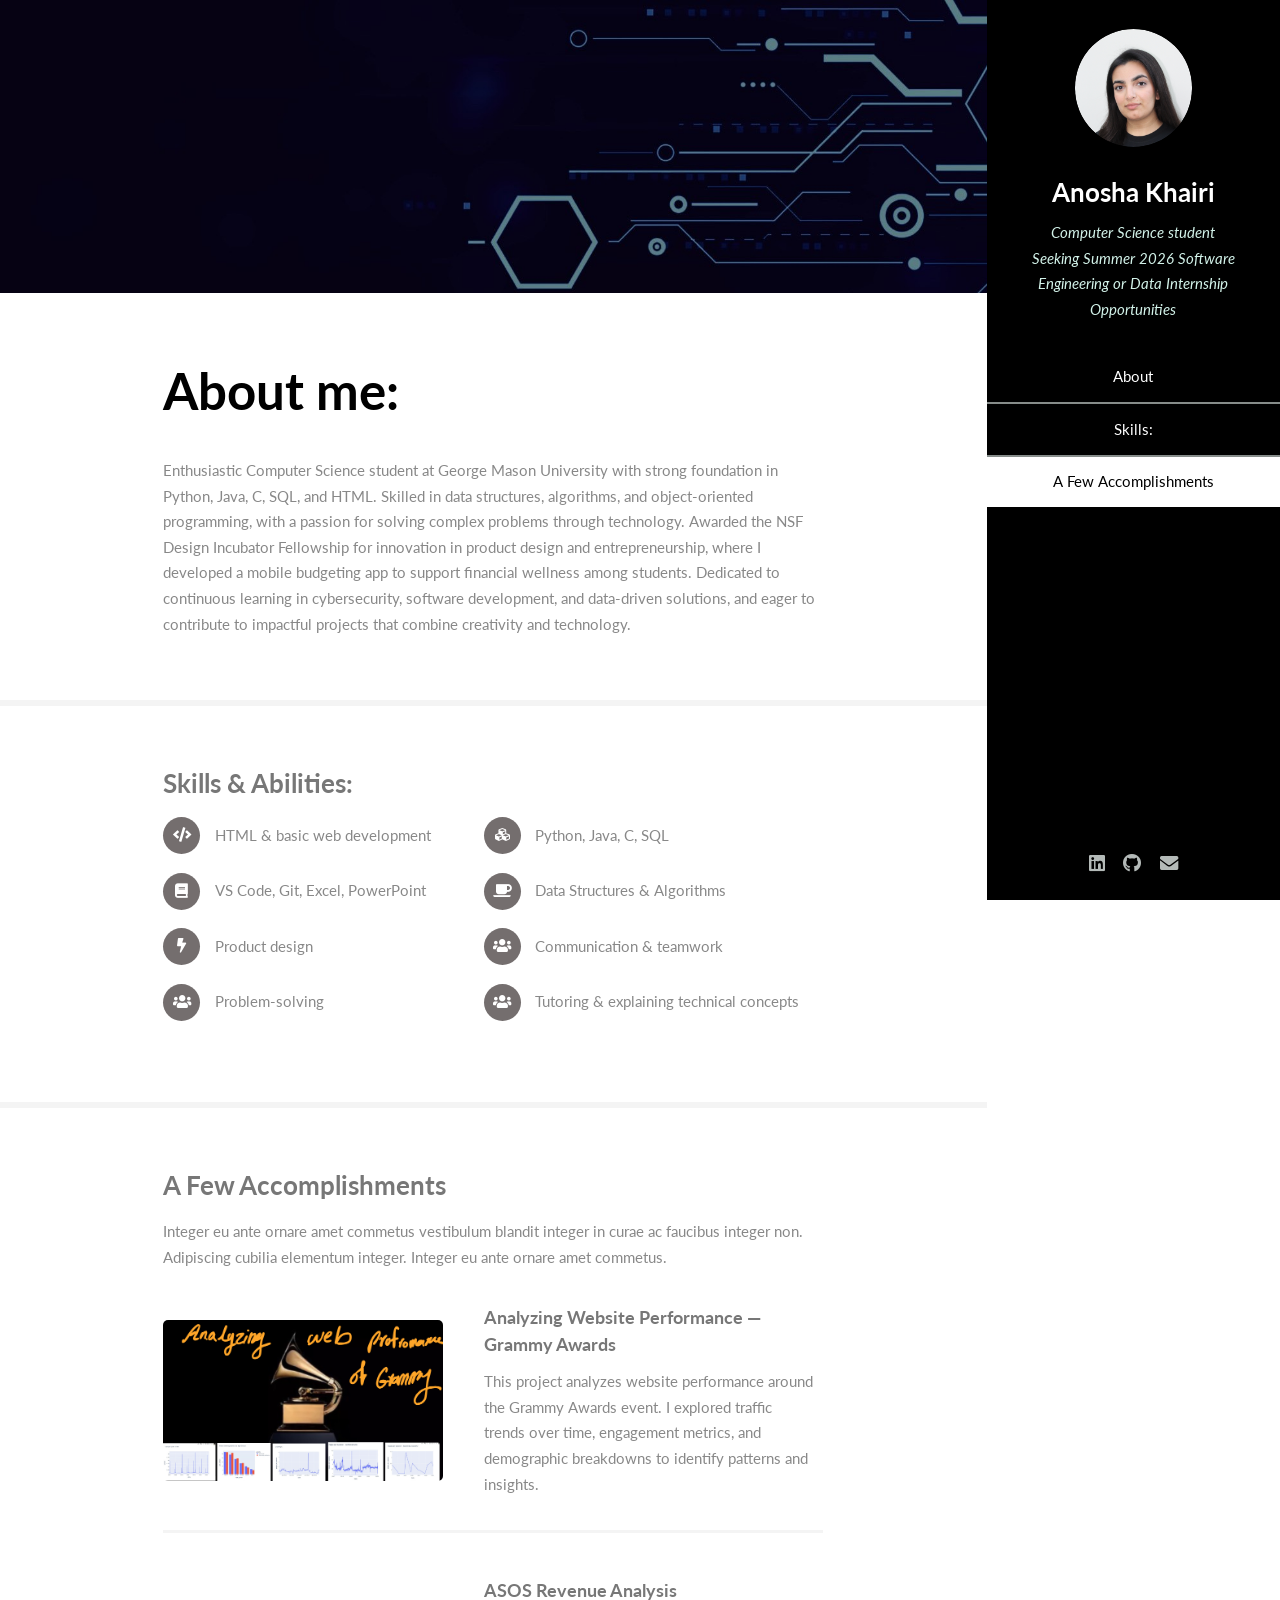
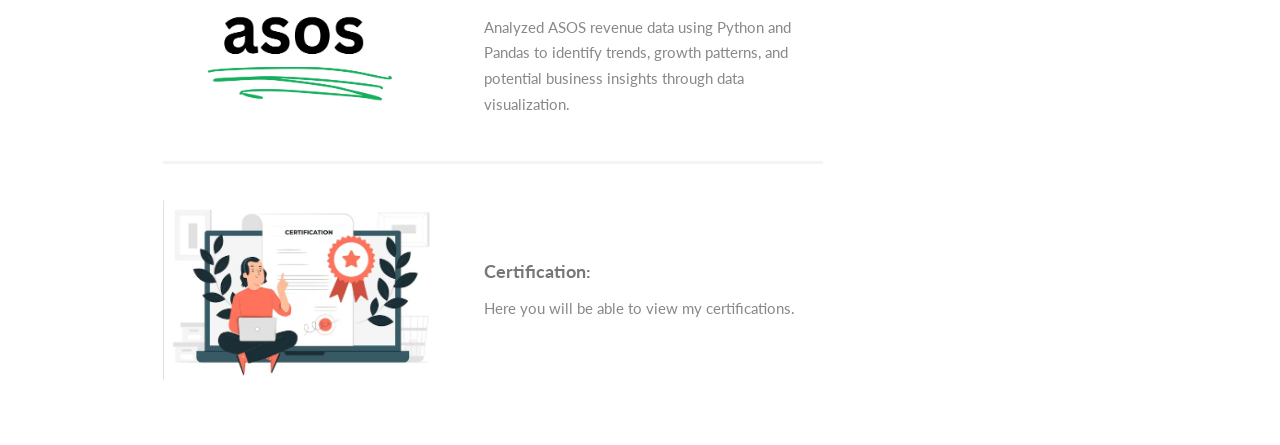
==== commit 01f31d5c: "Revise introduction and skills section in index.html Updated the introduction and skills section to " ====
--- a/index.html
+++ b/index.html
@@ -15,12 +15,12 @@
 					<span class="image avatar"><img src="images/avatar.jpg" alt="" /></span>
 					<h1 id="logo"><a href="#">Anosha Khairi</a></h1>
 					<p>Computer Science student<br />
-					Open to Internship Opportunities</p>
+					Seeking Summer 2026 Software Engineering or Data Internship Opportunities</p>
 				</header>
 				<nav id="nav">
 					<ul>
 						<li><a href="#main" class="active">About</a></li>
-						<li><a href="#Skills & Abilities">Skills: </a></li>
+						<li><a href="#Skills">Skills: </a></li>
 						<li><a href="#Accomplishments">A Few Accomplishments</a></li>
 						
 					</ul>
@@ -51,18 +51,18 @@
 										
 										
 									</header>
-									<p>Enthusiastic Computer Science student at George Mason University with strong knowledge of Python, Java, C, SQL, and HTML. Skilled in data structures, algorithms, and object-oriented programming, with a passion for solving complex problems through technology. Awarded the NSF Design Incubator Fellowship for innovation in product design and entrepreneurship, where I developed a mobile budgeting app to support financial wellness among students. Dedicated to continuous learning in cybersecurity, software development, and data-driven solutions, and eager to contribute to impactful projects that combine creativity and technology.</p>
+									<p>Enthusiastic Computer Science student at George Mason University with strong foundation in Python, Java, C, SQL, and HTML. Skilled in data structures, algorithms, and object-oriented programming, with a passion for solving complex problems through technology. Awarded the NSF Design Incubator Fellowship for innovation in product design and entrepreneurship, where I developed a mobile budgeting app to support financial wellness among students. Dedicated to continuous learning in cybersecurity, software development, and data-driven solutions, and eager to contribute to impactful projects that combine creativity and technology.</p>
 								</div>
 							</section>
 
 						<!-- Two -->
-							<section id="Skills & Abilities">
+							<section id="Skills">
 								<div class="container">
 									<h3>Skills & Abilities: </h3>
 									<ul class="feature-icons">
 										<li class="icon solid fa-code">HTML & basic web development</li>
 										<li class="icon solid fa-cubes">Python, Java, C, SQL</li>
-										<li class="icon solid fa-book">VS Code,Git, Excel, PowerPoint</li>
+										<li class="icon solid fa-book">VS Code, Git, Excel, PowerPoint</li>
 										<li class="icon solid fa-coffee">Data Structures & Algorithms</li>
 										<li class="icon solid fa-bolt">Product design</li>
 										<li class="icon solid fa-users">Communication & teamwork</li>
@@ -90,7 +90,7 @@
 											<a href="projects/asos-revenue-analysis.html" class="image"><img src="images/asosAnalysProj.png" alt=""></a>
 											<div class="inner">
 												<h4>ASOS Revenue Analysis</h4>
-												<p> Analyzed ASOS revenue data using Python and Pandas to identify trends,growth patterns, and potential business insights through data visualization.</p>
+												<p> Analyzed ASOS revenue data using Python and Pandas to identify trends, growth patterns, and potential business insights through data visualization.</p>
 											</div>
 										</article>
 										<article>
@@ -99,7 +99,7 @@
                                             </a>
 											<div class="inner">
 												<h4>Certification: </h4>
-												<p>here you will be able to viwe of my certifications.</p>
+												<p>Here you will be able to view my certifications.</p>
 											</div>
 										</article>
 									</div>
@@ -137,3 +137,6 @@
 
 
 
+
+
+
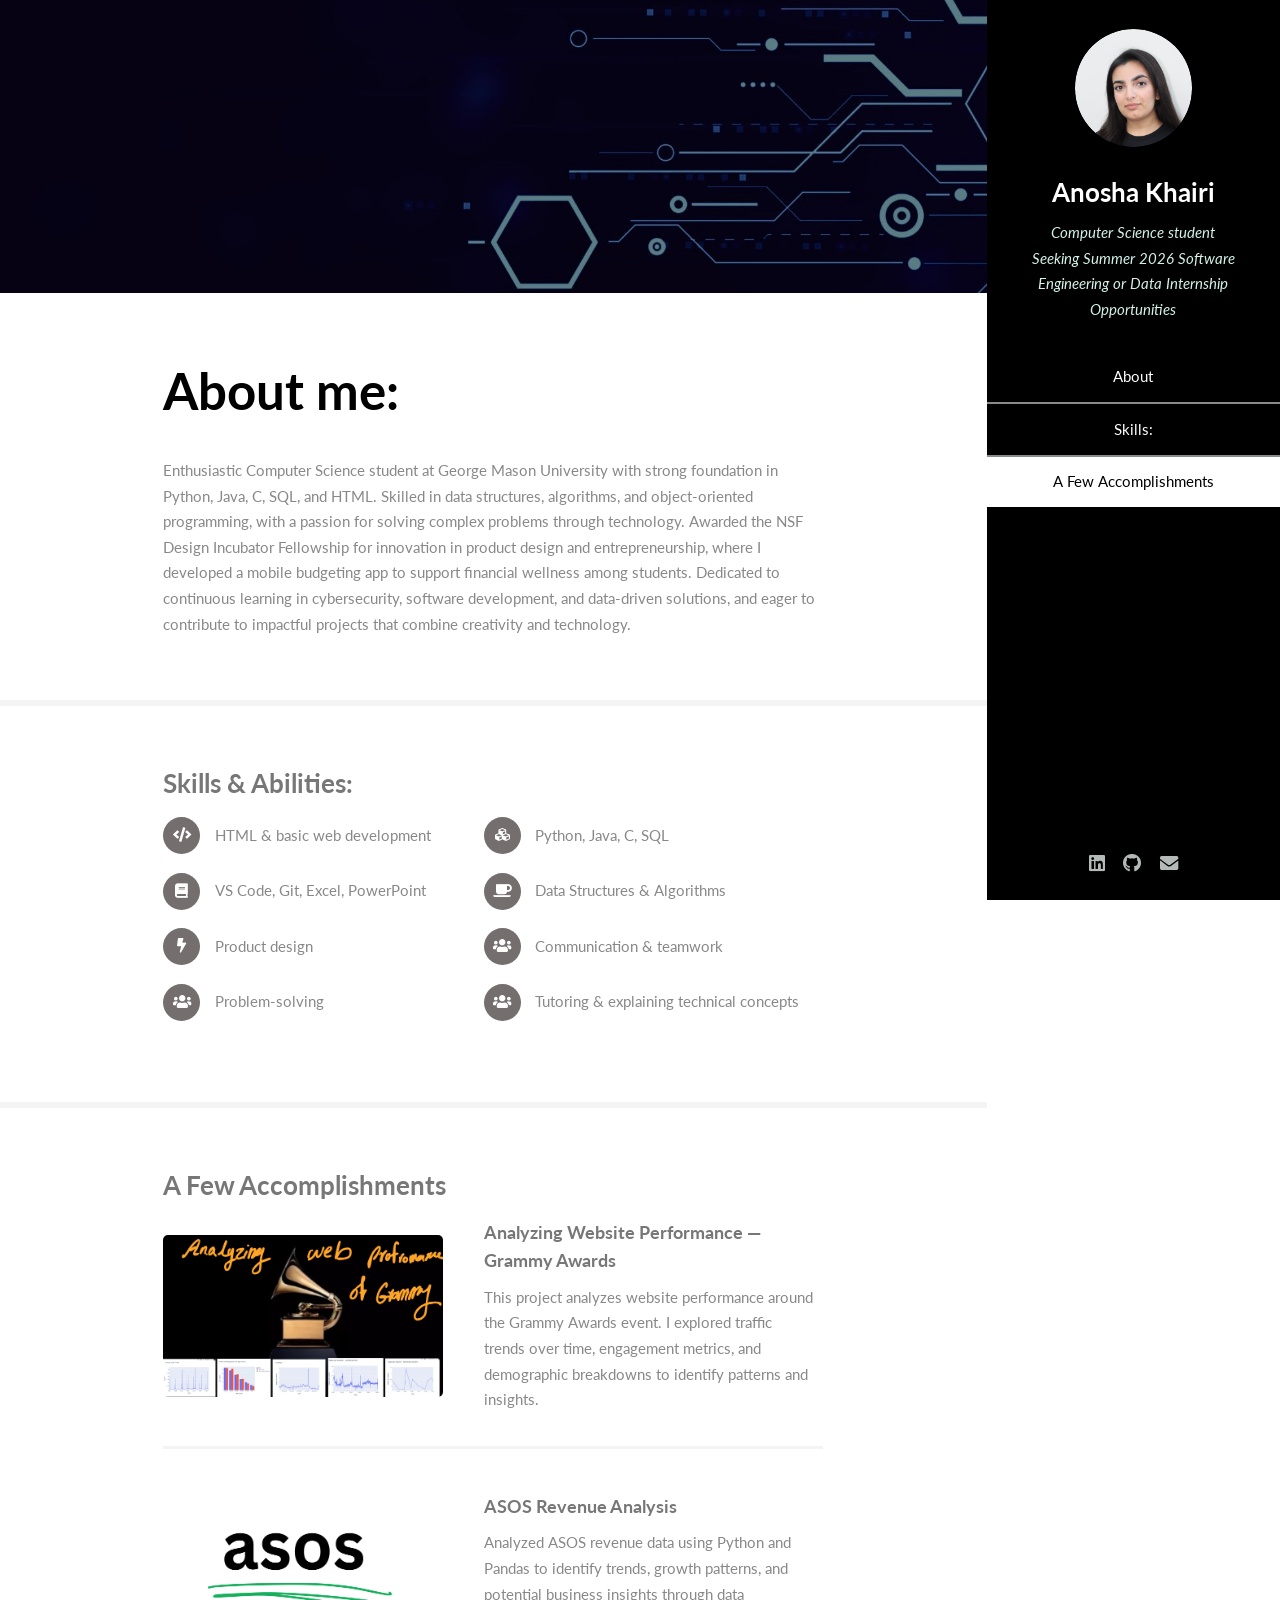
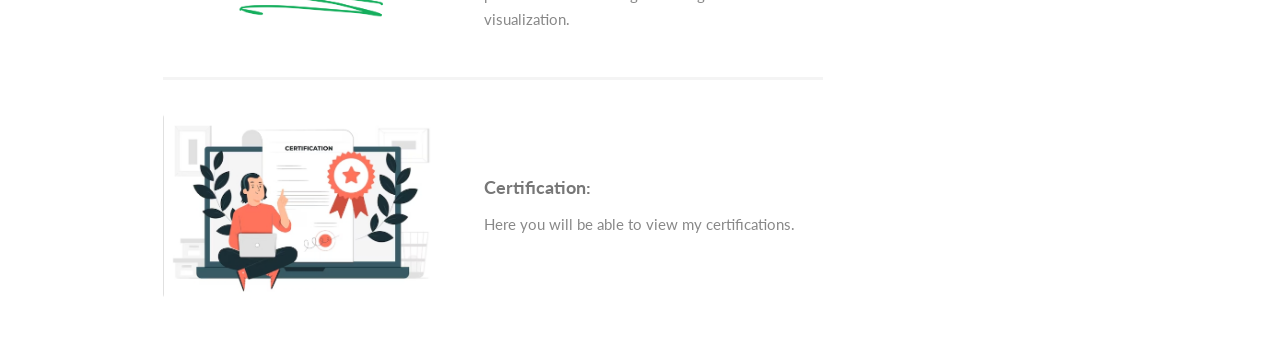
==== commit 57714a75: "Fix HTML formatting and structure" ====
--- a/index.html
+++ b/index.html
@@ -29,7 +29,7 @@
 					<ul class="icons">
 						<li><a href="https://www.linkedin.com/in/anosha-k-/" class="icon brands fa-linkedin"><span class="label">linkedin</span></a></li>
 						<li><a href="https://github.com/Ankh20" class="icon brands fa-github"><span class="label">Github</span></a></li>
-						<li><a href="Anosha.khairi.f@gmail.com " class="icon solid fa-envelope"><span class="label">Email</span></a></li>
+						<li><a href="mailto:Anosha.khairi.f@gmail.com" class="icon solid fa-envelope"><span class="label">Email</span></a></li>
 					</ul>
 				</footer>
 			</section>
@@ -42,7 +42,7 @@
 
 						<!-- One -->
 							<section id="main">
-								<div herf = "https://limey.io/anoshakhairi"class="image main" data-position="center">
+								<div href = "https://limey.io/anoshakhairi"class="image main" data-position="center">
 									<img src="images/banner.jpg" alt="" />
 								</div>
 								<div class="container">
@@ -76,13 +76,14 @@
 							<section id="Accomplishments">
 								<div class="container">
 									<h3>A Few Accomplishments</h3>
-									<p>Integer eu ante ornare amet commetus vestibulum blandit integer in curae ac faucibus integer non. Adipiscing cubilia elementum integer. Integer eu ante ornare amet commetus.</p>
+									
 									<div class="features">
 										<article>
 											<a href="projects/grammys-analysis.html" class="image"><img src="images/grammyWeb.png" alt="" /></a>
 											<div class="inner">
 												<h4>Analyzing Website Performance — Grammy Awards</h4>
 												<p>This project analyzes website performance around the Grammy Awards event. I explored traffic trends over time, engagement metrics, and demographic breakdowns to identify patterns and insights.</p>
+												</div>
 
 										</article>
 										
@@ -140,3 +141,5 @@
 
 
 
+
+
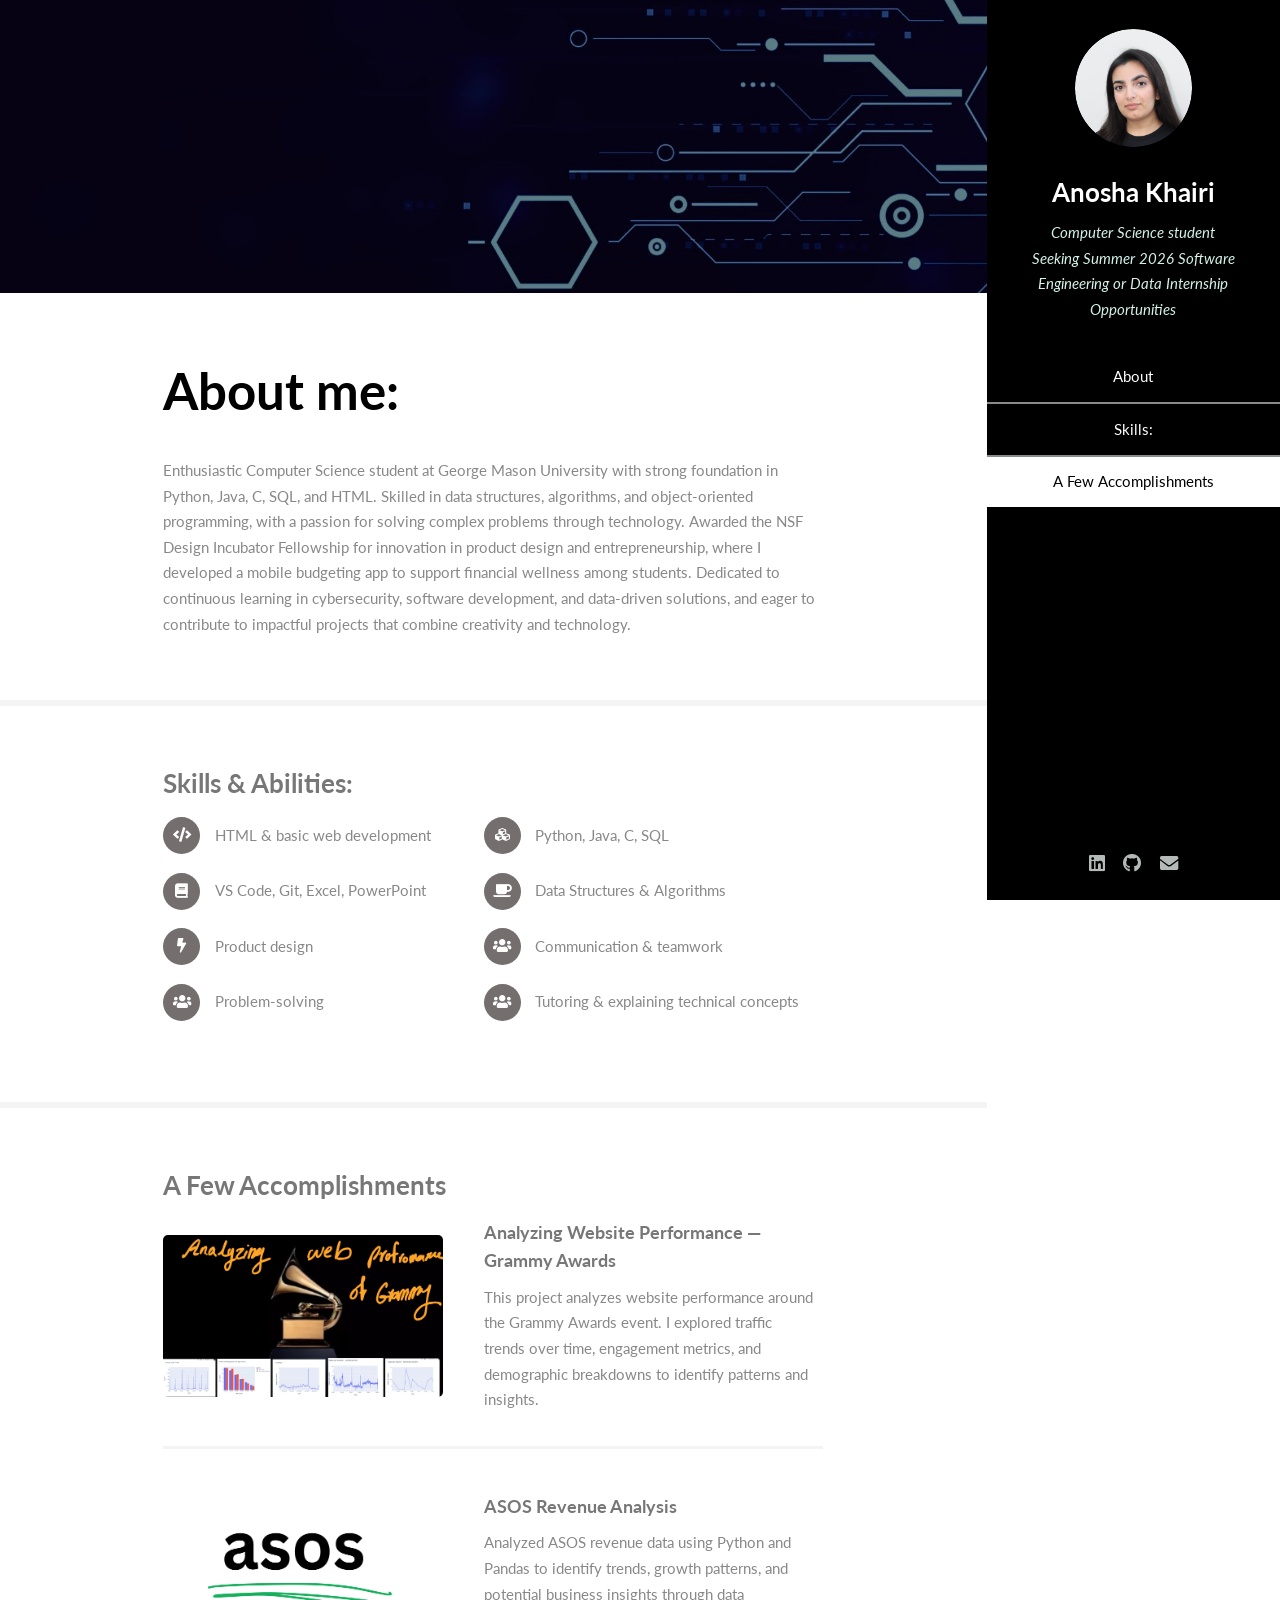
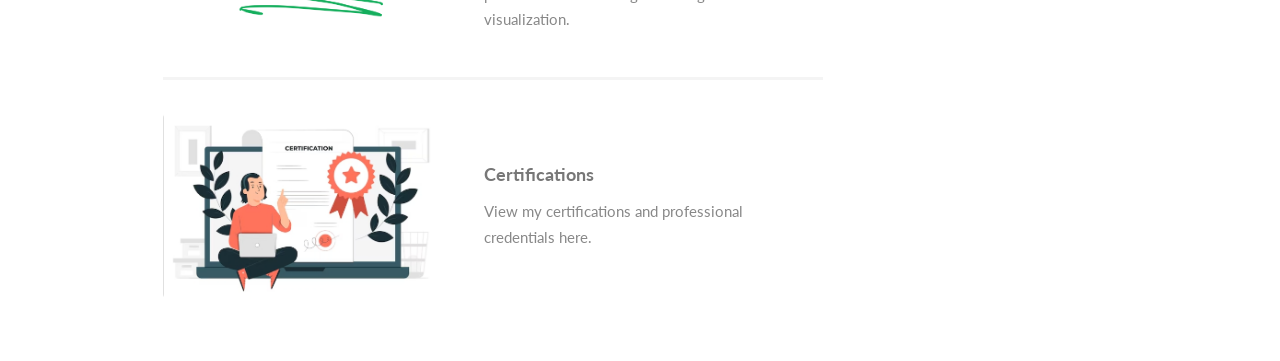
==== commit 32c3b16f: "Revise index.html for content and structure updates Updated the HTML structure and content of the in" ====
--- a/index.html
+++ b/index.html
@@ -75,7 +75,7 @@
 						<!-- Three -->
 							<section id="Accomplishments">
 								<div class="container">
-									<h3>A Few Accomplishments</h3>
+									<h3>A Few Accomplishments <br /> </h3>
 									
 									<div class="features">
 										<article>
@@ -99,13 +99,15 @@
                                             <img src="images/Certifications.jpeg" alt="Certifications" />
                                             </a>
 											<div class="inner">
-												<h4>Certification: </h4>
-												<p>Here you will be able to view my certifications.</p>
+												<h4>Certifications</h4>
+												<p>View my certifications and professional credentials here.</p>
 											</div>
 										</article>
 									</div>
 								</div>
 							</section>
+					</div>
+			</div>
 
 
 		<!-- Scripts -->
@@ -143,3 +145,5 @@
 
 
 
+
+
